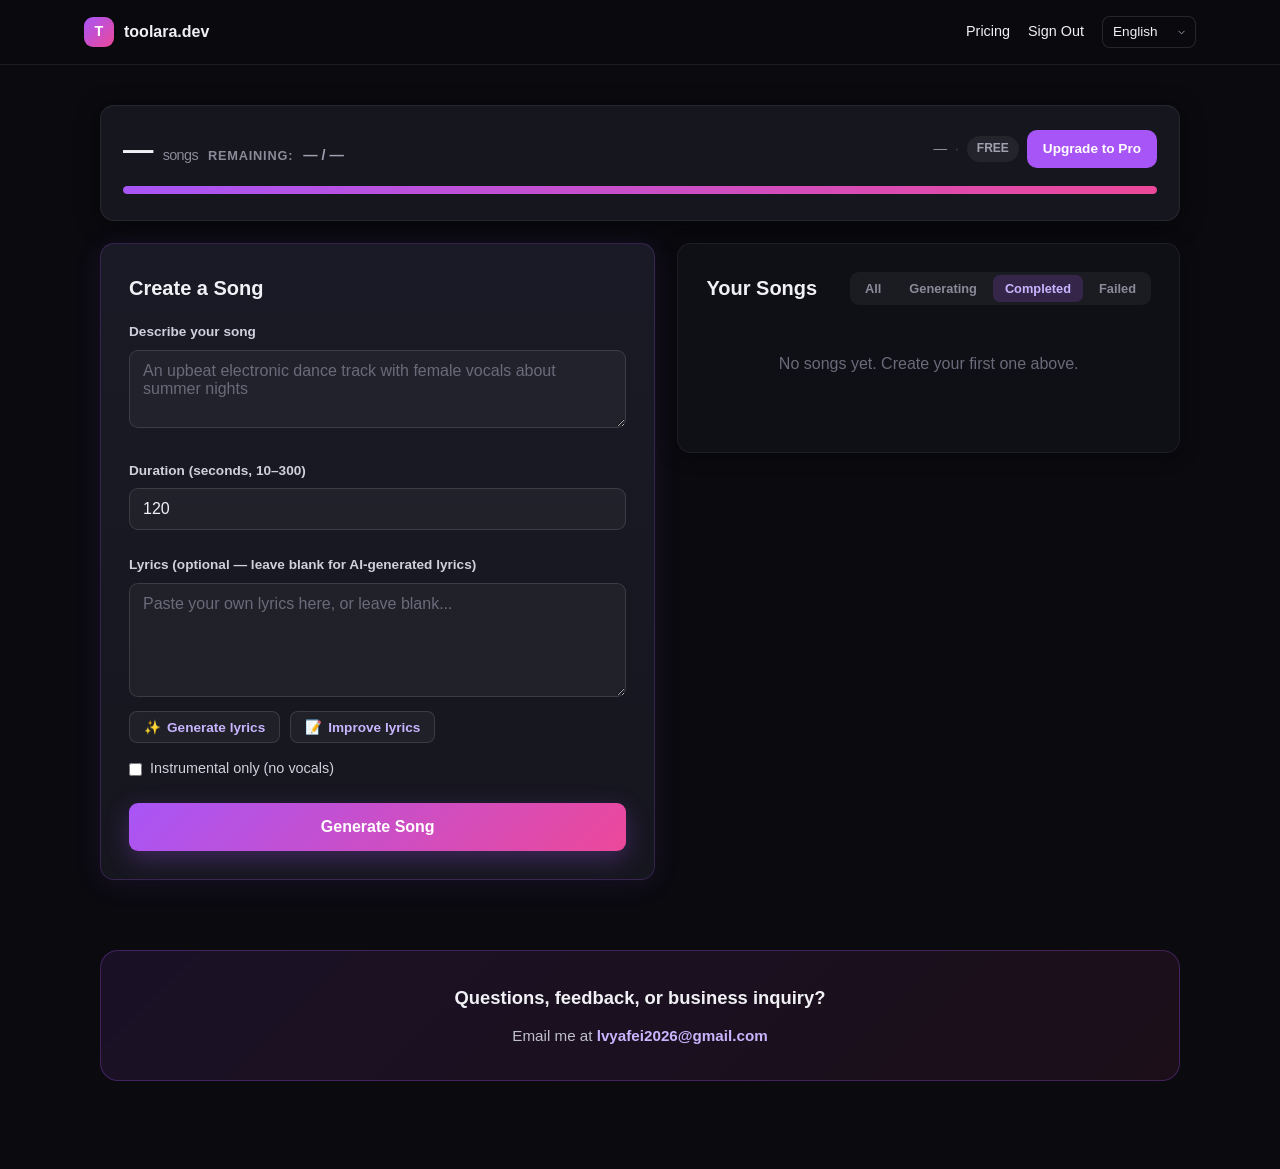
==== public/dashboard.html @ da0f580e "add share" ====
<!DOCTYPE html>
<html lang="en">
<head>
<meta charset="UTF-8">
<meta name="viewport" content="width=device-width, initial-scale=1.0">
<link rel="manifest" href="manifest.json">
<meta name="theme-color" content="#a855f7">
<title data-i18n="dashTitle">Dashboard — AI Music Generator</title>
<link rel="stylesheet" href="css/style.css">
</head>
<body class="page-dark">
<header class="header header-dark">
  <div class="header-inner">
    <a href="/" class="logo"><span class="logo-mark">T</span> toolara.dev</a>
    <nav class="header-nav">
      <a href="pricing.html" data-i18n="navPricing">Pricing</a>
      <a href="#" onclick="doLogout(); return false;" data-i18n="navSignOut">Sign Out</a>
<select id="langSelect" class="lang-select" onchange="setLang(this.value)" aria-label="Language">
        <option value="en">English</option>
        <option value="zh">简体中文</option>
      </select>
    </nav>
  </div>
</header>

<main class="wrap no-hero">

  <!-- ========== 用量卡（紧凑版） ========== -->
  <div class="card usage-card-compact">
    <div class="usage-top">
      <div class="usage-left">
        <span class="usage-big"><span id="remainingCount">—</span> <span class="usage-big-unit" data-i18n="remainingUnit">songs</span></span>
        <span class="usage-sub" data-i18n="remainingLabel">Remaining:</span>
        <span id="usageFraction" class="usage-fraction">— / —</span>
      </div>
      <div class="usage-right">
        <span id="userEmailTop" class="user-email-top">—</span>
        <span class="usage-divider">·</span>
        <span id="proStatus" class="pro-status-inline" style="display:none;" data-i18n="proActive">✓ Pro subscription active</span>
        <span id="planBadge" class="plan-badge free" data-i18n="planFree">Free</span>
        <a href="pricing.html" class="btn-primary small" id="upgradeBtn" data-i18n="upgradeBtn">Upgrade to Pro</a>
      </div>
    </div>
    <div class="usage-bar-wrap">
      <div class="usage-bar" id="usageBar"></div>
    </div>
  </div>

  <!-- ========== 左右布局 ========== -->
  <div class="dash-grid">

    <!-- 左：创作 -->
    <div class="card create-card">
      <h2 data-i18n="createSong">Create a Song</h2>

      <label data-i18n="labelPrompt">Describe your song</label>
      <textarea id="prompt" rows="3" data-i18n-placeholder="promptPlaceholder" placeholder="An upbeat electronic dance track with female vocals about summer nights"></textarea>

      <label data-i18n="labelDuration">Duration (seconds, 10–300)</label>
      <input type="number" id="duration" min="10" max="300" step="10" value="120" inputmode="numeric">

      <label data-i18n="labelLyrics">Lyrics (optional — leave blank for AI-generated lyrics)</label>
      <textarea id="lyrics" rows="5" data-i18n-placeholder="lyricsPlaceholder" placeholder="Paste your own lyrics here, or leave blank..."></textarea>

      <div class="lyrics-tools" id="lyricsTools">
        <button type="button" class="lyrics-tool-btn" onclick="aiGenerateLyrics()">
          ✨ <span data-i18n="btnGenLyrics">Generate lyrics</span>
        </button>
        <button type="button" class="lyrics-tool-btn" onclick="aiOptimizeLyrics()">
          📝 <span data-i18n="btnOptLyrics">Improve lyrics</span>
        </button>
        <span class="lyrics-hint" id="lyricsHint"></span>
      </div>

      <label class="checkbox-label">
        <input type="checkbox" id="instrumental"> <span data-i18n="labelInstrumental">Instrumental only (no vocals)</span>
      </label>
      <button class="calc" id="generateBtn" onclick="generate()" data-i18n="btnGenerate">Generate Song</button>
      <div id="genError" class="error" style="display:none;"></div>
      <div id="genLoading" class="loading" style="display:none;">
        <div class="spinner"></div>
        <div data-i18n="generating">Generating your song... This takes 1-3 minutes.</div>
      </div>
    </div>

    <!-- 右：歌曲列表 -->
    <div class="card songs-card">
      <div class="songs-header">
        <h2 data-i18n="yourSongs">Your Songs</h2>
        <div class="tabs" id="taskTabs">
          <button class="tab" data-tab="all" onclick="switchTaskTab('all')" data-i18n="tabAll">All</button>
          <button class="tab" data-tab="generating" onclick="switchTaskTab('generating')" data-i18n="tabGenerating">Generating</button>
          <button class="tab active" data-tab="completed" onclick="switchTaskTab('completed')" data-i18n="tabCompleted">Completed</button>
          <button class="tab" data-tab="failed" onclick="switchTaskTab('failed')" data-i18n="tabFailed">Failed</button>
        </div>
      </div>
      <div id="taskList" class="task-list"></div>
      <p id="emptyTasks" class="empty-state" data-i18n="emptyTasks">No songs yet. Create your first one above.</p>
    </div>

  </div>


  <section class="support-block" id="supportBlock">
    <h3 data-i18n="supportTitle">Questions, feedback, or business inquiry?</h3>
    <p><span data-i18n="supportBody">Email me at</span> <a href="mailto:lvyafei2026@gmail.com">lvyafei2026@gmail.com</a></p>
  </section>
</main>

<script src="js/i18n.js"></script>
<script>
var API_BASE = '/music';
var currentTaskId = null;
var pollInterval = null;
var currentTab = 'completed';
var allTasks = [];

function t(key, fallback) {
  return (window.__i18n && window.__i18n.t && window.__i18n.t[key]) || fallback || key;
}

async function loadUser() {
  var res = await fetch(API_BASE + '/api/auth/me');
  if (!res.ok) { window.location.href = 'login.html'; return; }
  var data = await res.json();
  var u = data.user;

  var emailEl = document.getElementById('userEmailTop');
  if (emailEl) emailEl.textContent = u.email;

  var isPro = u.plan === 'pro';
  var badge = document.getElementById('planBadge');
  badge.textContent = isPro ? t('planPro', 'Pro') : t('planFree', 'Free');
  badge.className = 'plan-badge ' + (isPro ? 'pro' : 'free');

  var used = u.generations_used || 0;
  var limit = u.generations_limit || 3;
  var remaining = Math.max(0, limit - used);

  document.getElementById('remainingCount').textContent = remaining;
  document.getElementById('usageFraction').textContent = used + ' / ' + limit;

  var pct = limit > 0 ? (used / limit * 100) : 0;
  document.getElementById('usageBar').style.width = Math.min(pct, 100) + '%';

  var proStatus = document.getElementById('proStatus');
  if (proStatus) proStatus.style.display = isPro ? 'block' : 'none';
  if (isPro) document.getElementById('upgradeBtn').style.display = 'none';

  if (remaining <= 0) {
    var btn = document.getElementById('generateBtn');
    btn.disabled = true;
    btn.textContent = t('limitReached', 'Limit reached — Upgrade to Pro');
  }
}

async function generate() {
  var prompt = document.getElementById('prompt').value.trim();
  var lyrics = document.getElementById('lyrics').value.trim();
  var isInstrumental = document.getElementById('instrumental').checked;
  var duration = parseInt(document.getElementById('duration').value, 10) || 120;
  var errEl = document.getElementById('genError');
  var loadingEl = document.getElementById('genLoading');
  var btn = document.getElementById('generateBtn');

  errEl.style.display = 'none';
  if (prompt.length < 5) {
    errEl.textContent = t('errorDescribe', 'Please describe your song.');
    errEl.style.display = 'block';
    return;
  }

  btn.disabled = true;
  loadingEl.style.display = 'flex';

  try {
    var res = await fetch(API_BASE + '/api/generate', {
      method: 'POST',
      headers: { 'Content-Type': 'application/json' },
      body: JSON.stringify({
        prompt: prompt,
        lyrics: lyrics,
        isInstrumental: isInstrumental,
        audioDuration: duration
      })
    });
    var data = await res.json();
    if (!res.ok) {
      errEl.textContent = data.error || t('errorGeneration', 'Generation failed.');
      errEl.style.display = 'block';
      btn.disabled = false;
      loadingEl.style.display = 'none';
      return;
    }
    currentTaskId = data.taskId;
    pollTask(data.taskId);
  } catch (err) {
    errEl.textContent = t('errorNetwork', 'Network error. Please try again.');
    errEl.style.display = 'block';
    btn.disabled = false;
    loadingEl.style.display = 'none';
  }
}

function pollTask(taskId) {
  if (pollInterval) clearInterval(pollInterval);
  pollInterval = setInterval(async function () {
    var res = await fetch(API_BASE + '/api/task/' + taskId);
    var data = await res.json();
    if (data.status === 'completed') {
      clearInterval(pollInterval);
      document.getElementById('genLoading').style.display = 'none';
      document.getElementById('generateBtn').disabled = false;
      loadTasks();
      loadUser();
    } else if (data.status === 'failed') {
      clearInterval(pollInterval);
      document.getElementById('genLoading').style.display = 'none';
      document.getElementById('genError').textContent = data.error || t('errorGeneration', 'Generation failed.');
      document.getElementById('genError').style.display = 'block';
      document.getElementById('generateBtn').disabled = false;
      loadTasks();
      loadUser();
    }
  }, 5000);
}

async function loadTasks() {
  var res = await fetch(API_BASE + '/api/tasks');
  var data = await res.json();
  allTasks = data.tasks || [];
  renderTasks();
}

function switchTaskTab(tab) {
  currentTab = tab;
  document.querySelectorAll('#taskTabs .tab').forEach(function (b) {
    b.classList.toggle('active', b.getAttribute('data-tab') === tab);
  });
  renderTasks();
}

function statusLabel(status) {
  if (status === 'completed') return t('statusCompleted', 'Completed');
  if (status === 'generating') return t('statusGenerating', 'Generating');
  if (status === 'pending') return t('statusPending', 'Pending');
  if (status === 'failed') return t('statusFailed', 'Failed');
  return status;
}

function renderTasks() {
  var list = document.getElementById('taskList');
  var empty = document.getElementById('emptyTasks');

  var filtered = allTasks;
  if (currentTab === 'completed') {
    filtered = allTasks.filter(function (t) { return t.status === 'completed'; });
  } else if (currentTab === 'generating') {
    filtered = allTasks.filter(function (t) { return t.status === 'generating' || t.status === 'pending'; });
  } else if (currentTab === 'failed') {
    filtered = allTasks.filter(function (t) { return t.status === 'failed'; });
  }

  if (!filtered.length) {
    empty.style.display = 'block';
    list.innerHTML = '';
    return;
  }
  empty.style.display = 'none';

  list.innerHTML = filtered.map(function (task) {
    var url = task.audioUrl ? (API_BASE + task.audioUrl) : '';
    var canReuse = task.status === 'completed' || task.status === 'failed';

    var detailLink = '<a href="javascript:void(0)" class="task-text-link" onclick="toggleTaskDetail(\'' + task.id + '\')" id="detail-toggle-' + task.id + '">' + t('taskDetails', 'Details') + '</a>';

    var reuseLink = canReuse
      ? '<a href="javascript:void(0)" class="task-text-link task-text-link-accent" onclick="reuseTask(\'' + task.id + '\')">' + t('taskReuse', 'Reuse') + '</a>'
      : '';

    // 分享链接（只有已完成才有）
    var shareLink = task.status === 'completed'
      ? '<a href="javascript:void(0)" class="task-text-link task-text-link-accent" onclick="copyShareLink(\'' + task.id + '\', this)">' + t('shareBtn', 'Share') + '</a>'
      : '';

    var lyricsVal = task.lyrics ? escapeHtml(task.lyrics) : '<span class="muted">' + t('detailNoLyrics', '(none)') + '</span>';
    var createdStr = task.createdAt ? new Date(task.createdAt).toLocaleString() : '—';
    var detail = '<div class="task-detail" id="detail-' + task.id + '" style="display:none;">' +
      '<div class="task-detail-row"><span>' + t('detailPrompt', 'Prompt') + ':</span><div>' + escapeHtml(task.prompt || '') + '</div></div>' +
      '<div class="task-detail-row"><span>' + t('detailLyrics', 'Lyrics') + ':</span><div class="task-detail-lyrics">' + lyricsVal + '</div></div>' +
      '<div class="task-detail-row"><span>' + t('detailDuration', 'Duration') + ':</span><div>' + (task.duration ? task.duration + 's' : '—') + '</div></div>' +
      '<div class="task-detail-row"><span>' + t('detailInstrumental', 'Instrumental') + ':</span><div>' + (task.isInstrumental ? t('detailYes', 'Yes') : t('detailNo', 'No')) + '</div></div>' +
      '<div class="task-detail-row"><span>' + t('detailCreated', 'Created') + ':</span><div>' + createdStr + '</div></div>' +
    '</div>';

    return '<div class="task-item" data-task-id="' + task.id + '">' +
      '<div class="task-info">' +
        '<div class="task-prompt">' + escapeHtml(task.prompt).slice(0, 100) + '</div>' +
        '<div class="task-status ' + task.status + '">' + statusLabel(task.status) + '</div>' +
      '</div>' +
      (url ? '<audio controls src="' + url + '"></audio>' : '') +
      '<div class="task-links">' + detailLink + reuseLink + shareLink + '</div>' +
      detail +
    '</div>';
  }).join('');
}

function statusLabelSafe(key, fallback) {
  return t(key, fallback);
}

function toggleTaskDetail(taskId) {
  var el = document.getElementById('detail-' + taskId);
  var link = document.getElementById('detail-toggle-' + taskId);
  if (!el || !link) return;
  var visible = el.style.display !== 'none';
  el.style.display = visible ? 'none' : 'block';
  link.textContent = visible ? t('taskDetails', 'Details') : t('taskHide', 'Hide');
}

function copyShareLink(taskId, el) {
  var url = window.location.origin + '/music/s/' + taskId;
  function done(ok) {
    if (!el) return;
    var original = el.textContent;
    el.textContent = ok ? t('shareCopied', 'Link copied!') : t('shareFailed', 'Copy failed');
    setTimeout(function () { el.textContent = original; }, 1800);
  }
  if (navigator.clipboard && navigator.clipboard.writeText) {
    navigator.clipboard.writeText(url).then(function () { done(true); }, function () { done(false); });
  } else {
    // 兜底
    var ta = document.createElement('textarea');
    ta.value = url;
    document.body.appendChild(ta);
    ta.select();
    try { document.execCommand('copy'); done(true); } catch (e) { done(false); }
    document.body.removeChild(ta);
  }
}

function reuseTask(taskId) {
  var task = allTasks.find(function (x) { return x.id === taskId; });
  if (!task) return;

  var promptEl = document.getElementById('prompt');
  var lyricsEl = document.getElementById('lyrics');
  var durationEl = document.getElementById('duration');
  var instEl = document.getElementById('instrumental');

  if (promptEl) promptEl.value = task.prompt || '';
  if (lyricsEl) lyricsEl.value = task.lyrics || '';
  if (durationEl) durationEl.value = task.duration || 120;
  if (instEl) instEl.checked = !!task.isInstrumental;

  if (promptEl) {
    promptEl.scrollIntoView({ behavior: 'smooth', block: 'center' });
    promptEl.focus();
  }
}

async function retryTask(taskId) {
  var task = allTasks.find(function (t) { return t.id === taskId; });
  if (!task) return;
  var promptEl = document.getElementById('prompt');
  if (promptEl && task.prompt) {
    promptEl.value = task.prompt;
    promptEl.scrollIntoView({ behavior: 'smooth', block: 'center' });
  }
}

function escapeHtml(s) {
  return String(s).replace(/[&<>"']/g, function (c) {
    return { '&': '&amp;', '<': '&lt;', '>': '&gt;', '"': '&quot;', "'": '&#39;' }[c];
  });
}

async function doLogout() {
  await fetch(API_BASE + '/api/auth/logout', { method: 'POST' });
  window.location.href = './';
}

// ---------- AI 歌词 ----------
function setLyricsHint(msg, isError) {
  var el = document.getElementById('lyricsHint');
  if (!el) return;
  el.textContent = msg || '';
  el.className = 'lyrics-hint' + (isError ? ' lyrics-hint-error' : '');
}

function currentLang() {
  return (window.__i18n && window.__i18n.lang) === 'zh' ? 'zh' : 'en';
}

async function aiGenerateLyrics() {
  var promptEl = document.getElementById('prompt');
  var topic = promptEl ? promptEl.value.trim() : '';

  if (!topic || topic.length < 5) {
    promptEl.classList.add('input-error');
    setLyricsHint(t('lyricsPromptEmpty', 'Please describe your song first.'), true);
    promptEl.focus();
    setTimeout(function () { promptEl.classList.remove('input-error'); }, 2000);
    return;
  }

  var btn = event && event.target;
  if (btn) btn.disabled = true;
  setLyricsHint(t('lyricsGenerating', 'Generating...'));

  try {
    var res = await fetch(API_BASE + '/api/lyrics', {
      method: 'POST',
      headers: { 'Content-Type': 'application/json' },
      body: JSON.stringify({ mode: 'generate', topic: topic, language: currentLang() })
    });
    var data = await res.json();
    if (!res.ok) {
      setLyricsHint(data.error || t('lyricsFailed', 'Failed. Please try again.'), true);
      return;
    }
    document.getElementById('lyrics').value = data.lyrics;
    setLyricsHint(t('lyricsDone', 'Done. Feel free to edit.'));
  } catch (e) {
    setLyricsHint(t('errorNetwork', 'Network error.'), true);
  } finally {
    if (btn) btn.disabled = false;
  }
}

async function aiOptimizeLyrics() {
  var current = document.getElementById('lyrics').value.trim();
  if (!current) {
    setLyricsHint(t('lyricsEmpty', 'Please write some lyrics first.'), true);
    return;
  }
  var btn = event && event.target;
  if (btn) btn.disabled = true;
  setLyricsHint(t('lyricsOptimizing', 'Improving...'));

  try {
    var res = await fetch(API_BASE + '/api/lyrics', {
      method: 'POST',
      headers: { 'Content-Type': 'application/json' },
      body: JSON.stringify({ mode: 'optimize', lyrics: current, language: currentLang() })
    });
    var data = await res.json();
    if (!res.ok) {
      setLyricsHint(data.error || t('lyricsFailed', 'Failed. Please try again.'), true);
      return;
    }
    document.getElementById('lyrics').value = data.lyrics;
    setLyricsHint(t('lyricsDone', 'Done. Feel free to edit.'));
  } catch (e) {
    setLyricsHint(t('errorNetwork', 'Network error.'), true);
  } finally {
    if (btn) btn.disabled = false;
  }
}

document.addEventListener('i18n-ready', function () {
  var params = new URLSearchParams(window.location.search);
  var promptParam = params.get('prompt');
  if (promptParam) {
    var promptEl = document.getElementById('prompt');
    if (promptEl) promptEl.value = promptParam;
  }
  loadUser();
  loadTasks();
});

if (new URLSearchParams(window.location.search).get('success') === 'true') {
  setTimeout(function () {
    alert(t('paymentSuccess', 'Payment successful! Your Pro subscription is now active.'));
    window.history.replaceState({}, '', 'dashboard.html');
  }, 500);
}
</script>
<script>
if ('serviceWorker' in navigator) {
  window.addEventListener('load', function () {
    navigator.serviceWorker.register('sw.js').catch(function () {});
  });
}
</script>
</body>
</html>
---- public/css/style.css ----
:root {
  --bg: #f0f9f8; --card: #fff; --text: #0f1c2e; --muted: #64748b;
  --accent: #0f766e; --accent-dark: #115e59; --navy: #134e4a;
  --border: #d5e5e0; --radius: 14px;
  --shadow: 0 1px 3px rgba(15,28,46,0.05), 0 8px 24px rgba(15,118,110,0.08);
}
* { box-sizing: border-box; }
body { margin: 0; font-family: -apple-system, BlinkMacSystemFont, "Segoe UI", "PingFang SC", Roboto, sans-serif; background: var(--bg); color: var(--text); line-height: 1.65; }
.header { background: rgba(255,255,255,0.9); backdrop-filter: blur(12px); border-bottom: 1px solid var(--border); position: sticky; top: 0; z-index: 100; }
.header-inner { max-width: 1100px; margin: 0 auto; padding: 16px 24px; display: flex; align-items: center; justify-content: space-between; }
.logo { display: flex; align-items: center; gap: 10px; font-weight: 700; text-decoration: none; color: var(--text); }
.logo-mark { width: 30px; height: 30px; border-radius: 9px; background: linear-gradient(135deg, #1e3a8a, #3b82f6); display: flex; align-items: center; justify-content: center; color: #fff; font-weight: 800; font-size: 0.9rem; }
.header-nav { display: flex; gap: 24px; font-size: 0.9rem; }
.header-nav a { color: var(--muted); text-decoration: none; }
.header-nav a:hover { color: var(--accent); }
.hero { background: linear-gradient(135deg, #042f2e, #0f766e); color: #fff; padding: 80px 24px 120px; text-align: center; }
.hero-inner { max-width: 720px; margin: 0 auto; }
.hero-badge { display: inline-block; background: rgba(255,255,255,0.15); border: 1px solid rgba(255,255,255,0.3); padding: 5px 14px; border-radius: 999px; font-size: 0.8rem; font-weight: 600; margin-bottom: 18px; }
.hero h1 { font-size: 2.4rem; margin: 0 0 12px; font-weight: 800; }
.hero p { margin: 0 auto 32px; opacity: 0.9; max-width: 540px; }
.hero-cta { display: flex; gap: 12px; justify-content: center; flex-wrap: wrap; }
.btn-primary { display: inline-block; padding: 13px 28px; background: #fff; color: var(--accent-dark); border: none; border-radius: 10px; font-size: 1rem; font-weight: 600; cursor: pointer; text-decoration: none; font-family: inherit; }
.btn-primary:hover { background: #f0fdf4; }
.btn-primary.small { padding: 8px 16px; font-size: 0.85rem; background: var(--accent); color: #fff; }
.btn-secondary { display: inline-block; padding: 13px 28px; background: transparent; color: #fff; border: 1px solid rgba(255,255,255,0.4); border-radius: 10px; font-size: 1rem; font-weight: 600; cursor: pointer; text-decoration: none; font-family: inherit; }
.btn-secondary:hover { background: rgba(255,255,255,0.1); }
.wrap { max-width: 720px; margin: -56px auto 0; padding: 0 20px 64px; position: relative; z-index: 2; }
.wrap.narrow { max-width: 480px; }
.card { background: var(--card); border: 1px solid var(--border); border-radius: var(--radius); padding: 28px; margin-bottom: 22px; box-shadow: var(--shadow); }
label { display: block; font-weight: 600; font-size: 0.85rem; margin-bottom: 6px; margin-top: 14px; }
input, textarea, select { width: 100%; padding: 11px 13px; border: 1px solid #cbd5e1; border-radius: 9px; font-size: 1rem; margin-bottom: 10px; font-family: inherit; }
input:focus, textarea:focus { outline: none; border-color: var(--accent); box-shadow: 0 0 0 3px rgba(15,118,110,0.15); }
textarea { resize: vertical; }
button.calc { width: 100%; padding: 15px; background: var(--accent); color: #fff; border: none; border-radius: 9px; font-size: 1rem; font-weight: 600; cursor: pointer; font-family: inherit; margin-top: 10px; }
button.calc:hover:not(:disabled) { background: var(--accent-dark); }
button.calc:disabled { opacity: 0.5; cursor: not-allowed; }
.checkbox-label { display: flex; align-items: center; gap: 8px; font-weight: 500; font-size: 0.9rem; margin: 12px 0; cursor: pointer; }
.checkbox-label input { width: auto; margin: 0; }
.usage-card { padding: 20px; }
.usage-header { display: flex; align-items: center; justify-content: space-between; margin-bottom: 12px; }
.usage-header h2 { margin: 0; font-size: 1.1rem; }
.plan-badge { padding: 3px 10px; border-radius: 999px; font-size: 0.75rem; font-weight: 700; text-transform: uppercase; }
.plan-badge.free { background: #f1f5f9; color: #64748b; }
.plan-badge.pro { background: #dcfce7; color: #166534; }
.usage-bar-wrap { height: 8px; background: #e2e8f0; border-radius: 999px; overflow: hidden; margin-bottom: 8px; }
.usage-bar { height: 100%; background: var(--accent); border-radius: 999px; transition: width 0.3s; }
.usage-text { font-size: 0.85rem; color: var(--muted); margin: 0 0 14px; }
.steps { display: flex; flex-direction: column; gap: 16px; }
.step { display: flex; gap: 14px; align-items: flex-start; }
.step-num { width: 28px; height: 28px; border-radius: 50%; background: var(--accent); color: #fff; display: flex; align-items: center; justify-content: center; font-weight: 700; font-size: 0.85rem; flex-shrink: 0; }
.task-list { display: flex; flex-direction: column; gap: 14px; }
.task-item { padding: 14px; background: #f8fafc; border-radius: 10px; display: flex; align-items: center; gap: 14px; flex-wrap: wrap; }
.task-info { flex: 1; min-width: 200px; }
.task-prompt { font-weight: 600; font-size: 0.9rem; margin-bottom: 4px; }
.task-status { font-size: 0.75rem; font-weight: 600; text-transform: uppercase; color: var(--muted); }
.task-status.completed { color: #059669; }
.task-status.failed { color: #dc2626; }
.task-status.generating, .task-status.pending { color: #d97706; }
.task-item audio { width: 100%; max-width: 300px; }
.empty-state { text-align: center; color: var(--muted); padding: 32px 0; }
.error { margin-top: 14px; padding: 12px 14px; background: #fef2f2; border: 1px solid #fecaca; border-radius: 10px; color: #b91c1c; font-size: 0.9rem; }
.loading { display: flex; align-items: center; gap: 12px; padding: 16px; margin-top: 14px; font-size: 0.9rem; color: var(--accent); font-weight: 500; }
.spinner { width: 20px; height: 20px; border: 2.5px solid rgba(15,118,110,0.2); border-top-color: var(--accent); border-radius: 50%; animation: spin 0.8s linear infinite; }
@keyframes spin { to { transform: rotate(360deg); } }
.auth-tabs { display: flex; gap: 8px; margin-bottom: 20px; background: #f1f5f9; padding: 4px; border-radius: 10px; }
.auth-tab { flex: 1; padding: 10px; border: none; background: transparent; color: var(--muted); border-radius: 8px; font-size: 0.9rem; font-weight: 600; cursor: pointer; font-family: inherit; }
.auth-tab.active { background: #fff; color: var(--navy); box-shadow: 0 1px 3px rgba(0,0,0,0.08); }
.page-title { font-size: 1.8rem; margin: 0 0 28px; }
.pricing-grid { display: grid; grid-template-columns: 1fr 1fr; gap: 20px; }
.pricing-card { background: #fff; border: 1px solid var(--border); border-radius: var(--radius); padding: 28px; position: relative; }
.pricing-card.featured { border: 2px solid var(--accent); box-shadow: 0 8px 24px rgba(15,118,110,0.15); }
.popular-badge { position: absolute; top: -12px; left: 50%; transform: translateX(-50%); background: var(--accent); color: #fff; padding: 4px 14px; border-radius: 999px; font-size: 0.75rem; font-weight: 700; }
.pricing-card h2 { font-size: 1.2rem; margin: 0 0 8px; }
.price { font-size: 2.4rem; font-weight: 800; color: var(--navy); margin-bottom: 20px; }
.price span { font-size: 0.9rem; font-weight: 500; color: var(--muted); }
.features { list-style: none; padding: 0; margin: 0 0 24px; }
.features li { padding: 6px 0; font-size: 0.9rem; color: var(--text); }
.features li::before { content: "✓ "; color: var(--accent); font-weight: 700; }
.pricing-card .btn-secondary { color: var(--accent); border-color: var(--accent); }
.pricing-card .btn-primary { background: var(--accent); color: #fff; }
.footer { text-align: center; font-size: 0.8rem; color: var(--muted); padding: 24px 20px 48px; }
h2 { font-size: 1.25rem; margin: 0 0 12px; }
h3 { font-size: 1rem; margin: 22px 0 6px; }
p { margin: 0 0 14px; }
@media (max-width: 560px) { .wrap { padding: 0 14px 48px; } .card { padding: 20px; } .pricing-grid { grid-template-columns: 1fr; } .hero h1 { font-size: 1.7rem; } }
.wrap.no-hero {
  margin-top: 40px;
}
.user-card { padding: 16px 20px; font-size: 0.9rem; }
.user-card p { margin: 4px 0; color: var(--muted); }
.user-card strong { color: var(--text); }

/* ---------- 语言下拉框收紧 ---------- */
.header-nav {
  display: flex;
  align-items: center;
  flex-wrap: nowrap;
  gap: 22px;
  white-space: nowrap;
}
.header-nav a {
  white-space: nowrap;
  color: var(--muted);
  text-decoration: none;
}
.header-nav a:hover { color: var(--accent); }

.lang-select {
  appearance: none;
  -webkit-appearance: none;
  width: auto;
  min-width: 0;
  max-width: 130px;
  height: 32px;
  line-height: 1;
  background-color: transparent;
  background-image: url("data:image/svg+xml;charset=UTF-8,%3csvg xmlns='http://www.w3.org/2000/svg' viewBox='0 0 24 24' fill='none' stroke='%2364748b' stroke-width='2' stroke-linecap='round' stroke-linejoin='round'%3e%3cpolyline points='6 9 12 15 18 9'%3e%3c/polyline%3e%3c/svg%3e");
  background-repeat: no-repeat;
  background-position: right 8px center;
  background-size: 11px;
  border: 1px solid var(--border);
  color: var(--text);
  padding: 0 26px 0 10px;
  border-radius: 8px;
  font-size: 0.85rem;
  font-family: inherit;
  cursor: pointer;
  margin: 0;
  flex-shrink: 0;
  vertical-align: middle;
}
.lang-select:hover { border-color: var(--accent); }
.lang-select:focus { outline: none; border-color: var(--accent); }

@media (max-width: 640px) {
  .header-inner {
    flex-wrap: wrap;
    gap: 10px;
  }
  .header-nav {
    gap: 14px;
    font-size: 0.85rem;
  }
  .lang-select {
    font-size: 0.8rem;
    height: 28px;
    padding: 0 22px 0 8px;
    max-width: 110px;
  }
}


/* ============================================================
   Homepage — 独立音乐站视觉
   ============================================================ */

body.home { background: #f7faf9; }

/* ---------- 宽容器 ---------- */
.wrap-wide {
  max-width: 1100px;
  margin: -64px auto 0;
  padding: 0 24px 80px;
  position: relative;
  z-index: 2;
}
@media (max-width: 700px) {
  .wrap-wide { padding: 0 16px 56px; }
}

/* ---------- Hero（大版） ---------- */
.hero-lg {
  position: relative;
  overflow: hidden;
  padding: 110px 24px 150px;
  background:
    radial-gradient(circle at 15% 20%, rgba(45,212,191,0.25) 0%, transparent 45%),
    radial-gradient(circle at 85% 75%, rgba(59,130,246,0.18) 0%, transparent 50%),
    linear-gradient(135deg, #042f2e 0%, #0f766e 55%, #115e59 100%);
  color: #fff;
  text-align: center;
}
.hero-lg::before {
  content: "";
  position: absolute; inset: 0;
  background-image:
    radial-gradient(rgba(255,255,255,0.05) 1px, transparent 1px),
    radial-gradient(rgba(255,255,255,0.03) 1px, transparent 1px);
  background-size: 36px 36px, 52px 52px;
  background-position: 0 0, 18px 18px;
  pointer-events: none;
}
.hero-glow {
  position: absolute;
  border-radius: 50%;
  filter: blur(80px);
  opacity: 0.5;
  pointer-events: none;
}
.hero-glow-a {
  width: 340px; height: 340px;
  background: #2dd4bf;
  top: -80px; left: -60px;
}
.hero-glow-b {
  width: 420px; height: 420px;
  background: #3b82f6;
  bottom: -140px; right: -100px;
  opacity: 0.35;
}
.hero-lg .hero-inner {
  position: relative; z-index: 2;
  max-width: 780px; margin: 0 auto;
}
.hero-lg h1 {
  font-size: 3rem;
  margin: 0 0 18px;
  font-weight: 800;
  letter-spacing: -0.02em;
}
.hero-lg p {
  font-size: 1.15rem;
  opacity: 0.92;
  max-width: 600px;
  margin: 0 auto 36px;
}
.hero-lg .hero-cta { justify-content: center; }
@media (max-width: 700px) {
  .hero-lg { padding: 72px 20px 110px; }
  .hero-lg h1 { font-size: 2rem; }
  .hero-lg p { font-size: 1rem; }
}

/* ---------- 通用 section ---------- */
.section { margin: 72px 0; }
.section-title {
  font-size: 1.6rem;
  margin: 0 0 10px;
  font-weight: 700;
  letter-spacing: -0.01em;
}
.section-subtitle {
  color: var(--muted);
  margin: 0 0 32px;
  font-size: 1rem;
}

/* ---------- Demo 卡片 ---------- */
.demo-grid {
  display: grid;
  grid-template-columns: 1fr 1fr;
  gap: 22px;
}
.demo-card {
  background: #fff;
  border: 1px solid var(--border);
  border-radius: 16px;
  overflow: hidden;
  box-shadow: 0 4px 24px rgba(15,118,110,0.08);
  transition: transform 0.15s, box-shadow 0.15s;
}
.demo-card:hover {
  transform: translateY(-2px);
  box-shadow: 0 12px 32px rgba(15,118,110,0.14);
}
.demo-cover {
  height: 140px;
  display: flex;
  align-items: center;
  justify-content: center;
}
.demo-cover-a {
  background: linear-gradient(135deg, #134e4a, #2dd4bf);
}
.demo-cover-b {
  background: linear-gradient(135deg, #1e3a8a, #3b82f6);
}
.demo-emoji { font-size: 3rem; }
.demo-body { padding: 18px 20px 22px; }
.demo-tag {
  display: inline-block;
  font-size: 0.7rem;
  font-weight: 700;
  text-transform: uppercase;
  letter-spacing: 0.06em;
  color: var(--accent-dark);
  background: #d1fae5;
  padding: 3px 9px;
  border-radius: 999px;
  margin-bottom: 8px;
}
.demo-label {
  font-size: 1rem;
  font-weight: 600;
  margin-bottom: 14px;
}
.demo-body audio { width: 100%; }
@media (max-width: 700px) {
  .demo-grid { grid-template-columns: 1fr; }
}

/* ---------- Use cases ---------- */
.usecase-grid {
  display: grid;
  grid-template-columns: repeat(3, 1fr);
  gap: 20px;
}
.usecase-card {
  background: #fff;
  border: 1px solid var(--border);
  border-radius: 14px;
  padding: 26px 22px;
  box-shadow: 0 2px 12px rgba(15,118,110,0.05);
}
.usecase-icon {
  font-size: 1.8rem;
  margin-bottom: 12px;
}
.usecase-card h3 {
  margin: 0 0 8px;
  font-size: 1.05rem;
}
.usecase-card p {
  margin: 0;
  color: var(--muted);
  font-size: 0.92rem;
  line-height: 1.6;
}
@media (max-width: 700px) {
  .usecase-grid { grid-template-columns: 1fr; }
}

/* ---------- 底部 CTA ---------- */
.cta-band {
  background: linear-gradient(135deg, #042f2e, #0f766e);
  color: #fff;
  padding: 64px 24px;
  text-align: center;
}
.cta-band-inner { max-width: 640px; margin: 0 auto; }
.cta-band h2 {
  font-size: 1.8rem;
  margin: 0 0 12px;
  font-weight: 700;
}
.cta-band p {
  margin: 0 0 26px;
  opacity: 0.9;
}
@media (max-width: 700px) {
  .cta-band { padding: 48px 20px; }
  .cta-band h2 { font-size: 1.4rem; }
}


/* ============================================================
   Homepage Dark — 深色音乐播放器风格
   作用域：body.home-dark
   ============================================================ */

body.home-dark {
  background: #0a0a0f;
  color: #f0f0f5;
}
body.home-dark .header-dark {
  background: rgba(10,10,15,0.85);
  backdrop-filter: blur(14px);
  border-bottom: 1px solid rgba(255,255,255,0.06);
}
body.home-dark .header-dark .logo,
body.home-dark .header-dark .header-nav a {
  color: #f0f0f5;
}
body.home-dark .header-dark .header-nav a:hover { color: #a855f7; }
body.home-dark .header-dark .lang-select {
  color: #f0f0f5;
  border-color: rgba(255,255,255,0.12);
  background-color: transparent;
  background-image: url("data:image/svg+xml;charset=UTF-8,%3csvg xmlns='http://www.w3.org/2000/svg' viewBox='0 0 24 24' fill='none' stroke='%23a0a0b0' stroke-width='2' stroke-linecap='round' stroke-linejoin='round'%3e%3cpolyline points='6 9 12 15 18 9'%3e%3c/polyline%3e%3c/svg%3e");
}
body.home-dark .header-dark .lang-select option { color: #0a0a0f; background: #fff; }
body.home-dark .header-dark .logo-mark {
  background: linear-gradient(135deg, #a855f7, #ec4899);
}

/* ---------- HERO ---------- */
.hero-dark {
  position: relative;
  overflow: hidden;
  padding: 100px 24px 120px;
  background: linear-gradient(180deg, #0a0a0f 0%, #12121a 100%);
}
.hero-dark-glow {
  position: absolute;
  border-radius: 50%;
  filter: blur(110px);
  opacity: 0.35;
  pointer-events: none;
}
.hero-dark-glow-a {
  width: 460px; height: 460px;
  background: #a855f7;
  top: -120px; left: -80px;
}
.hero-dark-glow-b {
  width: 520px; height: 520px;
  background: #ec4899;
  bottom: -180px; right: -120px;
  opacity: 0.28;
}
.hero-dark-inner {
  position: relative;
  z-index: 2;
  max-width: 1160px;
  margin: 0 auto;
  display: grid;
  grid-template-columns: 1.1fr 0.9fr;
  gap: 56px;
  align-items: center;
}
.hero-dark-left h1 {
  font-size: 3.4rem;
  margin: 0 0 18px;
  font-weight: 800;
  letter-spacing: -0.03em;
  line-height: 1.05;
  background: linear-gradient(135deg, #fff 0%, #c9b5ff 100%);
  -webkit-background-clip: text;
  background-clip: text;
  -webkit-text-fill-color: transparent;
}
.hero-dark-left p {
  font-size: 1.1rem;
  color: #a0a0b0;
  margin: 0 0 32px;
  max-width: 480px;
  line-height: 1.65;
}
.hero-badge-dark {
  display: inline-block;
  background: rgba(168,85,247,0.12);
  border: 1px solid rgba(168,85,247,0.35);
  color: #c9b5ff;
  padding: 5px 14px;
  border-radius: 999px;
  font-size: 0.8rem;
  font-weight: 600;
  letter-spacing: 0.04em;
  margin-bottom: 22px;
}

/* 输入框 + 按钮 */
.hero-input-row {
  display: flex;
  gap: 10px;
  max-width: 520px;
}
.hero-input-row input {
  flex: 1;
  padding: 15px 18px;
  border-radius: 12px;
  border: 1px solid rgba(255,255,255,0.12);
  background: rgba(255,255,255,0.04);
  color: #f0f0f5;
  font-size: 1rem;
  font-family: inherit;
  margin: 0;
  transition: border-color 0.15s, box-shadow 0.15s;
}
.hero-input-row input::placeholder { color: #6a6a7a; }
.hero-input-row input:focus {
  outline: none;
  border-color: #a855f7;
  box-shadow: 0 0 0 3px rgba(168,85,247,0.18);
}
.btn-accent {
  display: inline-block;
  padding: 15px 28px;
  background: linear-gradient(135deg, #a855f7, #ec4899);
  color: #fff;
  border: none;
  border-radius: 12px;
  font-size: 1rem;
  font-weight: 700;
  font-family: inherit;
  cursor: pointer;
  text-decoration: none;
  white-space: nowrap;
  transition: transform 0.12s, box-shadow 0.15s;
  box-shadow: 0 8px 24px rgba(168,85,247,0.28);
}
.btn-accent:hover {
  transform: translateY(-1px);
  box-shadow: 0 12px 32px rgba(168,85,247,0.4);
}
.btn-accent:active { transform: scale(0.98); }

/* 预览卡 */
.hero-dark-right { display: flex; justify-content: center; }
.preview-card {
  width: 100%;
  max-width: 380px;
  background: #16161f;
  border: 1px solid rgba(255,255,255,0.08);
  border-radius: 20px;
  padding: 22px;
  box-shadow: 0 24px 60px rgba(0,0,0,0.5);
}
.preview-label {
  font-size: 0.7rem;
  text-transform: uppercase;
  letter-spacing: 0.1em;
  color: #8a8a99;
  font-weight: 700;
  margin-bottom: 14px;
}
.preview-cover {
  height: 170px;
  border-radius: 14px;
  display: flex;
  align-items: center;
  justify-content: center;
  margin-bottom: 16px;
  transition: background 0.4s;
}
.preview-cover-pop { background: linear-gradient(135deg, #a855f7, #ec4899); }
.preview-cover-jazz { background: linear-gradient(135deg, #0f766e, #2dd4bf); }
.preview-cover-emoji { font-size: 3.4rem; }
.preview-tag {
  display: inline-block;
  font-size: 0.68rem;
  font-weight: 700;
  text-transform: uppercase;
  letter-spacing: 0.06em;
  color: #c9b5ff;
  background: rgba(168,85,247,0.15);
  padding: 3px 9px;
  border-radius: 999px;
  margin-bottom: 8px;
}
.preview-title {
  font-size: 1.05rem;
  font-weight: 600;
  margin-bottom: 14px;
}
.preview-card audio { width: 100%; }

/* ---------- 宽容器 ---------- */
.wrap-wide {
  max-width: 1160px;
  margin: 0 auto;
  padding: 0 24px 80px;
}
@media (max-width: 900px) {
  .hero-dark-inner { grid-template-columns: 1fr; gap: 40px; }
  .hero-dark { padding: 72px 20px 80px; }
  .hero-dark-left h1 { font-size: 2.2rem; }
  .hero-input-row { flex-direction: column; }
  .btn-accent { width: 100%; text-align: center; }
  .wrap-wide { padding: 0 16px 56px; }
}

/* ---------- section ---------- */
.section-dark { margin: 80px 0; }
.section-title-dark {
  font-size: 1.75rem;
  font-weight: 700;
  margin: 0 0 10px;
  letter-spacing: -0.02em;
}
.section-subtitle-dark {
  color: #8a8a99;
  margin: 0 0 32px;
  font-size: 1rem;
}

/* ---------- Feature cards ---------- */
.feature-grid {
  display: grid;
  grid-template-columns: repeat(3, 1fr);
  gap: 20px;
}
.feature-card {
  background: #16161f;
  border: 1px solid rgba(255,255,255,0.07);
  border-radius: 16px;
  padding: 26px 22px;
  transition: border-color 0.15s, transform 0.15s;
}
.feature-card:hover {
  border-color: rgba(168,85,247,0.4);
  transform: translateY(-2px);
}
.feature-icon { font-size: 1.9rem; margin-bottom: 14px; }
.feature-card h3 {
  margin: 0 0 8px;
  font-size: 1.05rem;
  font-weight: 700;
}
.feature-card p {
  margin: 0;
  color: #8a8a99;
  font-size: 0.92rem;
  line-height: 1.6;
}

/* ---------- Demo wall ---------- */
.demo-wall {
  display: grid;
  grid-template-columns: repeat(4, 1fr);
  gap: 18px;
}
.demo-wall-card {
  background: #16161f;
  border: 1px solid rgba(255,255,255,0.07);
  border-radius: 16px;
  overflow: hidden;
  transition: border-color 0.15s, transform 0.15s;
}
.demo-wall-card:hover {
  border-color: rgba(168,85,247,0.4);
  transform: translateY(-3px);
}
.demo-wall-cover {
  height: 130px;
  display: flex;
  align-items: center;
  justify-content: center;
  font-size: 2.6rem;
}
.demo-cover-jazz { background: linear-gradient(135deg, #0f766e, #2dd4bf); }
.demo-cover-pop  { background: linear-gradient(135deg, #a855f7, #ec4899); }
.demo-cover-lofi { background: linear-gradient(135deg, #1e3a8a, #3b82f6); }
.demo-cover-epic { background: linear-gradient(135deg, #7c2d12, #f59e0b); }
.demo-wall-placeholder .demo-wall-cover { opacity: 0.5; }
.demo-wall-body { padding: 14px 16px 18px; }
.demo-wall-tag {
  display: inline-block;
  font-size: 0.65rem;
  font-weight: 700;
  text-transform: uppercase;
  letter-spacing: 0.06em;
  color: #c9b5ff;
  background: rgba(168,85,247,0.15);
  padding: 3px 8px;
  border-radius: 999px;
  margin-bottom: 8px;
}
.demo-wall-tag-muted {
  color: #8a8a99;
  background: rgba(255,255,255,0.06);
}
.demo-wall-title {
  font-size: 0.95rem;
  font-weight: 600;
  margin-bottom: 12px;
}
.demo-wall-body audio { width: 100%; height: 34px; }
@media (max-width: 900px) {
  .demo-wall { grid-template-columns: repeat(2, 1fr); }
}
@media (max-width: 500px) {
  .demo-wall { grid-template-columns: 1fr; }
  .feature-grid { grid-template-columns: 1fr; }
}

/* ---------- Use cases ---------- */
.usecase-grid-dark {
  display: grid;
  grid-template-columns: repeat(3, 1fr);
  gap: 20px;
}
.usecase-card-dark {
  background: #16161f;
  border: 1px solid rgba(255,255,255,0.07);
  border-radius: 16px;
  padding: 26px 22px;
}
.usecase-icon-dark { font-size: 1.8rem; margin-bottom: 14px; }
.usecase-card-dark h3 {
  margin: 0 0 8px;
  font-size: 1.05rem;
  font-weight: 700;
}
.usecase-card-dark p {
  margin: 0;
  color: #8a8a99;
  font-size: 0.92rem;
  line-height: 1.6;
}
@media (max-width: 900px) {
  .usecase-grid-dark { grid-template-columns: 1fr; }
}

/* ---------- Steps ---------- */
.steps-dark {
  display: grid;
  grid-template-columns: repeat(3, 1fr);
  gap: 20px;
}
.step-dark {
  background: #16161f;
  border: 1px solid rgba(255,255,255,0.07);
  border-radius: 16px;
  padding: 24px 22px;
}
.step-dark-num {
  width: 34px; height: 34px;
  border-radius: 10px;
  background: linear-gradient(135deg, #a855f7, #ec4899);
  color: #fff;
  display: flex; align-items: center; justify-content: center;
  font-weight: 800;
  font-size: 0.95rem;
  margin-bottom: 14px;
}
.step-dark-text {
  font-size: 0.95rem;
  line-height: 1.6;
  color: #c0c0cc;
}
@media (max-width: 900px) {
  .steps-dark { grid-template-columns: 1fr; }
}

/* ---------- FAQ ---------- */
.faq-q-dark {
  font-size: 1.05rem;
  font-weight: 700;
  margin: 26px 0 6px;
}
.faq-a-dark {
  color: #8a8a99;
  line-height: 1.65;
  margin: 0;
  max-width: 720px;
}

/* ---------- Bottom CTA ---------- */
.cta-band-dark {
  background: linear-gradient(135deg, #a855f7 0%, #ec4899 100%);
  padding: 72px 24px;
  text-align: center;
  color: #fff;
}
.cta-band-dark-inner { max-width: 620px; margin: 0 auto; }
.cta-band-dark h2 {
  font-size: 1.9rem;
  margin: 0 0 12px;
  font-weight: 800;
  letter-spacing: -0.02em;
}
.cta-band-dark p {
  margin: 0 0 28px;
  opacity: 0.95;
  font-size: 1.05rem;
}
.cta-band-dark .btn-accent {
  background: #fff;
  color: #a855f7;
  box-shadow: 0 8px 24px rgba(0,0,0,0.2);
}
.cta-band-dark .btn-accent:hover {
  background: #f5f5fa;
  box-shadow: 0 12px 32px rgba(0,0,0,0.3);
}

/* ---------- Footer dark ---------- */
.footer-dark {
  background: #000;
  color: #6a6a7a;
  border-top: 1px solid rgba(255,255,255,0.06);
}


/* ============================================================
   首页 section 标题居中
   ============================================================ */
.section-title-center,
.section-subtitle-center {
  text-align: center;
}
.section-title-center { margin-left: auto; margin-right: auto; }
.section-subtitle-center {
  margin-left: auto;
  margin-right: auto;
  max-width: 560px;
}

/* ============================================================
   预览卡波形 + 手动切换
   ============================================================ */
.preview-card {
  position: relative;
  overflow: hidden;
}

/* 流动渐变背景（A+C 方案的 C 部分） */
.preview-card::before {
  content: "";
  position: absolute;
  inset: -40%;
  background:
    radial-gradient(circle at 30% 30%, rgba(168,85,247,0.35), transparent 55%),
    radial-gradient(circle at 70% 70%, rgba(236,72,153,0.30), transparent 55%);
  animation: previewFlow 14s ease-in-out infinite alternate;
  pointer-events: none;
  z-index: 0;
}
@keyframes previewFlow {
  0%   { transform: translate(0, 0) rotate(0deg); }
  100% { transform: translate(-6%, 4%) rotate(8deg); }
}
.preview-card > * { position: relative; z-index: 1; }

/* 波形 */
.preview-wave {
  display: flex;
  align-items: center;
  justify-content: center;
  gap: 2px;
  height: 28px;
  margin-bottom: 14px;
  opacity: 0.55;
  transition: opacity 0.2s;
}
.preview-wave.playing { opacity: 1; }
.preview-wave-bar {
  display: block;
  width: 2px;
  height: 6px;
  background: linear-gradient(180deg, #c9b5ff, #ec4899);
  border-radius: 2px;
  transform-origin: center;
  animation: waveIdle 1.4s ease-in-out infinite;
  animation-play-state: paused;
}
.preview-wave.playing .preview-wave-bar {
  animation-name: wavePlay;
  animation-play-state: running;
}
@keyframes waveIdle {
  0%, 100% { height: 4px; opacity: 0.4; }
  50%      { height: 6px; opacity: 0.6; }
}
@keyframes wavePlay {
  0%, 100% { height: 5px; }
  50%      { height: 22px; }
}

/* 手动切换 */
.preview-nav {
  display: flex;
  align-items: center;
  justify-content: center;
  gap: 16px;
  margin-top: 14px;
}
.preview-arrow {
  width: 30px;
  height: 30px;
  border-radius: 50%;
  border: 1px solid rgba(255,255,255,0.14);
  background: rgba(255,255,255,0.04);
  color: #c0c0cc;
  font-size: 1.1rem;
  line-height: 1;
  cursor: pointer;
  display: flex;
  align-items: center;
  justify-content: center;
  font-family: inherit;
  transition: border-color 0.15s, background 0.15s, color 0.15s;
}
.preview-arrow:hover {
  border-color: #a855f7;
  background: rgba(168,85,247,0.12);
  color: #fff;
}
.preview-dots {
  display: flex;
  gap: 8px;
}
.preview-dot {
  width: 7px;
  height: 7px;
  border-radius: 50%;
  background: rgba(255,255,255,0.2);
  cursor: pointer;
  transition: background 0.2s, transform 0.15s;
}
.preview-dot.active {
  background: #a855f7;
  transform: scale(1.25);
}


/* ============================================================
   AI 歌词工具
   ============================================================ */
.lyrics-tools {
  display: flex;
  flex-wrap: wrap;
  align-items: center;
  gap: 10px;
  margin: -4px 0 14px;
}
.lyrics-tool-btn {
  display: inline-flex;
  align-items: center;
  gap: 6px;
  padding: 7px 14px;
  border-radius: 8px;
  border: 1px solid var(--border);
  background: #fff;
  color: var(--accent-dark);
  font-size: 0.85rem;
  font-weight: 600;
  font-family: inherit;
  cursor: pointer;
  transition: border-color 0.15s, background 0.15s;
}
.lyrics-tool-btn:hover:not(:disabled) {
  border-color: var(--accent);
  background: #f0fdf4;
}
.lyrics-tool-btn:disabled {
  opacity: 0.5;
  cursor: not-allowed;
}
.lyrics-hint {
  font-size: 0.8rem;
  color: var(--muted);
}
.lyrics-hint-error {
  color: #dc2626;
}


/* ============================================================
   输入框错误状态（歌词生成前的校验）
   ============================================================ */
.input-error {
  border-color: #dc2626 !important;
  box-shadow: 0 0 0 3px rgba(220,38,38,0.15) !important;
  animation: inputShake 0.35s ease;
}
@keyframes inputShake {
  0%, 100% { transform: translateX(0); }
  25% { transform: translateX(-4px); }
  75% { transform: translateX(4px); }
}


/* ============================================================
   全站深色（page-dark 作用域）
   ============================================================ */
body.page-dark {
  background: #0a0a0f;
  color: #f0f0f5;
}
body.page-dark .header-dark {
  background: rgba(10,10,15,0.85);
  backdrop-filter: blur(14px);
  border-bottom: 1px solid rgba(255,255,255,0.06);
}
body.page-dark .header-dark .logo,
body.page-dark .header-dark .header-nav a { color: #f0f0f5; }
body.page-dark .header-dark .header-nav a:hover { color: #a855f7; }
body.page-dark .header-dark .lang-select {
  color: #f0f0f5;
  border-color: rgba(255,255,255,0.12);
  background-color: transparent;
  background-image: url("data:image/svg+xml;charset=UTF-8,%3csvg xmlns='http://www.w3.org/2000/svg' viewBox='0 0 24 24' fill='none' stroke='%23a0a0b0' stroke-width='2' stroke-linecap='round' stroke-linejoin='round'%3e%3cpolyline points='6 9 12 15 18 9'%3e%3c/polyline%3e%3c/svg%3e");
}
body.page-dark .header-dark .lang-select option { color: #0a0a0f; background: #fff; }
body.page-dark .header-dark .logo-mark {
  background: linear-gradient(135deg, #a855f7, #ec4899);
}

/* 卡片 */
body.page-dark .card,
body.page-dark .pricing-card,
body.page-dark .user-card,
body.page-dark .usage-card {
  background: #16161f;
  border-color: rgba(255,255,255,0.07);
  color: #f0f0f5;
  box-shadow: 0 4px 24px rgba(0,0,0,0.4);
}
body.page-dark .pricing-card.featured {
  border-color: #a855f7;
  box-shadow: 0 8px 32px rgba(168,85,247,0.25);
}

/* 标题、文本 */
body.page-dark h1,
body.page-dark h2,
body.page-dark h3,
body.page-dark .page-title { color: #f0f0f5; }
body.page-dark p,
body.page-dark .usage-text,
body.page-dark .user-card p { color: #a0a0b0; }
body.page-dark strong { color: #f0f0f5; }

/* 输入 */
body.page-dark label { color: #d0d0dc; }
body.page-dark input,
body.page-dark textarea,
body.page-dark select {
  background: rgba(255,255,255,0.04);
  border-color: rgba(255,255,255,0.12);
  color: #f0f0f5;
}
body.page-dark input::placeholder,
body.page-dark textarea::placeholder { color: #6a6a7a; }
body.page-dark input:focus,
body.page-dark textarea:focus,
body.page-dark select:focus {
  border-color: #a855f7;
  box-shadow: 0 0 0 3px rgba(168,85,247,0.18);
}

/* 按钮 */
body.page-dark button.calc {
  background: linear-gradient(135deg, #a855f7, #ec4899);
  color: #fff;
  box-shadow: 0 8px 24px rgba(168,85,247,0.28);
}
body.page-dark button.calc:hover:not(:disabled) {
  background: linear-gradient(135deg, #9333ea, #db2777);
}
body.page-dark .btn-primary {
  background: linear-gradient(135deg, #a855f7, #ec4899);
  color: #fff;
}
body.page-dark .btn-primary.small {
  background: #a855f7;
  color: #fff;
}
body.page-dark .btn-secondary {
  background: transparent;
  color: #f0f0f5;
  border-color: rgba(255,255,255,0.2);
}
body.page-dark .btn-secondary:hover {
  background: rgba(168,85,247,0.12);
  border-color: #a855f7;
}
body.page-dark .lyrics-tool-btn {
  background: rgba(255,255,255,0.04);
  border-color: rgba(255,255,255,0.12);
  color: #c9b5ff;
}
body.page-dark .lyrics-tool-btn:hover:not(:disabled) {
  border-color: #a855f7;
  background: rgba(168,85,247,0.12);
}

/* 任务列表 */
body.page-dark .task-item {
  background: rgba(255,255,255,0.03);
}
body.page-dark .task-prompt { color: #f0f0f5; }
body.page-dark .task-status { color: #8a8a99; }
body.page-dark .task-status.completed { color: #4ade80; }
body.page-dark .task-status.failed { color: #f87171; }
body.page-dark .task-status.generating,
body.page-dark .task-status.pending { color: #fbbf24; }

/* 用量条 */
body.page-dark .usage-bar-wrap { background: rgba(255,255,255,0.06); }
body.page-dark .usage-bar {
  background: linear-gradient(90deg, #a855f7, #ec4899);
}

/* 计划标签 */
body.page-dark .plan-badge.free {
  background: rgba(255,255,255,0.06);
  color: #a0a0b0;
}
body.page-dark .plan-badge.pro {
  background: rgba(168,85,247,0.18);
  color: #c9b5ff;
}

/* auth tabs */
body.page-dark .auth-tabs { background: rgba(255,255,255,0.04); }
body.page-dark .auth-tab { color: #8a8a99; }
body.page-dark .auth-tab.active {
  background: #16161f;
  color: #f0f0f5;
  box-shadow: 0 1px 3px rgba(0,0,0,0.4);
}

/* 错误提示 */
body.page-dark .error {
  background: rgba(220,38,38,0.1);
  border-color: rgba(220,38,38,0.3);
  color: #fca5a5;
}

/* FAQ / 特性卡片背景 */
body.page-dark .features li { color: #c0c0cc; }
body.page-dark .features li::before { color: #a855f7; }

/* 定价卡片内部 */
body.page-dark .price { color: #f0f0f5; }
body.page-dark .price span { color: #8a8a99; }
body.page-dark .popular-badge {
  background: linear-gradient(135deg, #a855f7, #ec4899);
}

/* footer 深色 */
body.page-dark .footer {
  background: #000;
  color: #6a6a7a;
  border-top: 1px solid rgba(255,255,255,0.06);
}
body.page-dark .footer a {
  color: #c9b5ff;
  text-decoration: none;
}
body.page-dark .footer a:hover { color: #a855f7; text-decoration: underline; }
.footer-contact {
  margin-top: 10px !important;
  font-size: 0.8rem;
}

/* 联系客服区块 */
.support-block {
  margin: 48px 0 24px;
  padding: 28px 24px;
  border-radius: 16px;
  text-align: center;
  background: rgba(168,85,247,0.06);
  border: 1px solid rgba(168,85,247,0.2);
}
.support-block h3 {
  margin: 0 0 8px;
  font-size: 1.05rem;
  font-weight: 700;
}
.support-block p {
  margin: 0;
  font-size: 0.92rem;
}
.support-block a {
  color: #a855f7;
  font-weight: 600;
  text-decoration: none;
  word-break: break-all;
}
.support-block a:hover { text-decoration: underline; }


/* ============================================================
   Dashboard 重排：紧凑用量卡 + 左右布局 + tab
   ============================================================ */

/* 用量卡紧凑版 */
.usage-card-compact {
  padding: 18px 22px;
  margin-bottom: 22px;
}
.usage-row {
  display: flex;
  align-items: center;
  justify-content: space-between;
  gap: 16px;
  flex-wrap: wrap;
  margin-bottom: 12px;
}
.usage-left {
  display: flex;
  align-items: baseline;
  gap: 10px;
  flex-wrap: wrap;
}
.usage-big {
  font-size: 1.9rem;
  font-weight: 800;
  letter-spacing: -0.02em;
  color: #f0f0f5;
}
.usage-big-unit {
  font-size: 0.9rem;
  font-weight: 500;
  color: #8a8a99;
  margin-left: 2px;
}
.usage-sub {
  font-size: 0.8rem;
  color: #8a8a99;
  text-transform: uppercase;
  letter-spacing: 0.06em;
  font-weight: 600;
}
.usage-fraction {
  font-size: 0.9rem;
  color: #a0a0b0;
  font-weight: 600;
}
.usage-right {
  display: flex;
  align-items: center;
  gap: 12px;
}
.pro-status {
  margin: 8px 0 0;
  font-size: 0.8rem;
  color: #4ade80;
  font-weight: 600;
}

/* 左右布局 */
.dash-grid {
  display: grid;
  grid-template-columns: 1.05fr 0.95fr;
  gap: 22px;
  align-items: start;
}
@media (max-width: 1000px) {
  .dash-grid { grid-template-columns: 1fr; }
}

/* 创作卡 */
.create-card h2 { margin-bottom: 16px; }

/* 歌曲卡 */
.songs-card {
  display: flex;
  flex-direction: column;
  max-height: 720px;
}
.songs-header {
  display: flex;
  align-items: center;
  justify-content: space-between;
  gap: 12px;
  flex-wrap: wrap;
  margin-bottom: 14px;
}
.songs-header h2 { margin: 0; }
.tabs {
  display: flex;
  gap: 4px;
  background: rgba(255,255,255,0.05);
  padding: 3px;
  border-radius: 9px;
}
.tab {
  padding: 6px 12px;
  border-radius: 7px;
  border: none;
  background: transparent;
  color: #8a8a99;
  font-size: 0.8rem;
  font-weight: 600;
  font-family: inherit;
  cursor: pointer;
  transition: background 0.15s, color 0.15s;
}
.tab:hover { color: #c0c0cc; }
.tab.active {
  background: rgba(168,85,247,0.18);
  color: #c9b5ff;
}
.task-list {
  overflow-y: auto;
  flex: 1;
  padding-right: 4px;
}
.retry-btn {
  padding: 6px 12px;
  border-radius: 8px;
  border: 1px solid rgba(168,85,247,0.4);
  background: rgba(168,85,247,0.12);
  color: #c9b5ff;
  font-size: 0.8rem;
  font-weight: 600;
  font-family: inherit;
  cursor: pointer;
  transition: background 0.15s;
}
.retry-btn:hover { background: rgba(168,85,247,0.22); }

/* 底部小字 */
.dash-footer-line {
  text-align: center;
  margin: 32px 0 0;
  font-size: 0.82rem;
  color: #6a6a7a;
}
.dash-footer-line strong { color: #a0a0b0; }


/* ============================================================
   Dashboard 微调：用量卡顶部布局 + 页面加宽 + 下拉框重影修复
   ============================================================ */

/* 页面加宽（只作用于 dashboard / pricing，不影响首页） */
body.page-dark .wrap {
  max-width: 1120px;
}
body.page-dark .wrap.narrow {
  max-width: 480px;
}

/* 用量卡顶部：左余额 + 右用户/Pro/徽章 */
.usage-top {
  display: flex;
  align-items: center;
  justify-content: space-between;
  gap: 16px;
  flex-wrap: wrap;
  margin-bottom: 12px;
}
.usage-right {
  display: flex;
  align-items: center;
  gap: 8px;
  flex-wrap: wrap;
}
.user-email-top {
  font-size: 0.85rem;
  color: #a0a0b0;
  font-weight: 500;
}
.usage-divider {
  color: #4a4a5a;
  font-size: 0.85rem;
}
.pro-status-inline {
  font-size: 0.8rem;
  color: #4ade80;
  font-weight: 600;
}

/* ============================================================
   语言下拉框重影修复（深色 + 浅色通用）
   ============================================================ */
.lang-select {
  appearance: none !important;
  -webkit-appearance: none !important;
  -moz-appearance: none !important;
  background-repeat: no-repeat !important;
  background-position: right 8px center !important;
  background-size: 11px !important;
  padding-right: 26px !important;
  text-indent: 0;
}
.lang-select::-ms-expand { display: none; }
/* 深色主题下的箭头颜色 */
body.page-dark .lang-select,
body.home-dark .lang-select {
  background-image: url("data:image/svg+xml;charset=UTF-8,%3csvg xmlns='http://www.w3.org/2000/svg' viewBox='0 0 24 24' fill='none' stroke='%23a0a0b0' stroke-width='2' stroke-linecap='round' stroke-linejoin='round'%3e%3cpolyline points='6 9 12 15 18 9'%3e%3c/polyline%3e%3c/svg%3e") !important;
}
/* 浅色主题下的箭头颜色 */
body:not(.page-dark):not(.home-dark) .lang-select {
  background-image: url("data:image/svg+xml;charset=UTF-8,%3csvg xmlns='http://www.w3.org/2000/svg' viewBox='0 0 24 24' fill='none' stroke='%2364748b' stroke-width='2' stroke-linecap='round' stroke-linejoin='round'%3e%3cpolyline points='6 9 12 15 18 9'%3e%3c/polyline%3e%3c/svg%3e") !important;
}


/* ============================================================
   Dashboard：创作卡 vs 歌曲卡 视觉区分 + 联系区块强化
   ============================================================ */

/* 左侧创作卡：稍亮，紫色调边框，主操作感 */
body.page-dark .create-card {
  background: linear-gradient(180deg, #1a1a26 0%, #16161f 100%);
  border: 1px solid rgba(168,85,247,0.20);
  box-shadow: 0 4px 28px rgba(168,85,247,0.10);
}

/* 右侧歌曲卡：更暗，中性边框，结果展示感 */
body.page-dark .songs-card {
  background: #0f0f16;
  border: 1px solid rgba(255,255,255,0.06);
  box-shadow: 0 4px 20px rgba(0,0,0,0.3);
}

/* 歌曲卡里的空状态 */
body.page-dark .songs-card .empty-state {
  color: #6a6a7a;
}

/* 联系区块强化 */
body.page-dark .support-block {
  margin: 48px 0 24px;
  padding: 32px 24px;
  border-radius: 18px;
  text-align: center;
  background: linear-gradient(135deg, rgba(168,85,247,0.10), rgba(236,72,153,0.08));
  border: 1px solid rgba(168,85,247,0.28);
}
body.page-dark .support-block h3 {
  margin: 0 0 10px;
  font-size: 1.15rem;
  font-weight: 700;
  color: #f0f0f5;
}
body.page-dark .support-block p {
  margin: 0;
  font-size: 0.95rem;
  color: #c0c0cc;
}
body.page-dark .support-block a {
  color: #c9b5ff;
  font-weight: 700;
  text-decoration: none;
  word-break: break-all;
}
body.page-dark .support-block a:hover {
  color: #a855f7;
  text-decoration: underline;
}


/* ============================================================
   Task 详情 / 复用（弱化样式）
   ============================================================ */
.task-links {
  display: flex;
  gap: 14px;
  margin-top: 8px;
  font-size: 0.82rem;
}
.task-text-link {
  color: #8a8a99;
  text-decoration: none;
  cursor: pointer;
  transition: color 0.15s;
}
.task-text-link:hover { color: #c9b5ff; }
.task-text-link-accent {
  color: #a855f7;
}
.task-text-link-accent:hover { color: #ec4899; }

.task-detail {
  margin-top: 10px;
  padding-top: 10px;
  border-top: 1px solid rgba(255,255,255,0.06);
  font-size: 0.85rem;
  color: #a0a0b0;
}
.task-detail-row {
  display: flex;
  gap: 8px;
  margin-bottom: 6px;
  align-items: flex-start;
}
.task-detail-row > span {
  flex-shrink: 0;
  width: 76px;
  color: #6a6a7a;
  font-weight: 600;
}
.task-detail-row > div {
  flex: 1;
  word-break: break-word;
  white-space: pre-wrap;
}
.task-detail-lyrics {
  max-height: 140px;
  overflow-y: auto;
  padding-right: 4px;
}
.task-detail .muted { color: #6a6a7a; font-style: italic; }

/* task-item 布局微调 */
.task-item {
  flex-wrap: wrap;
}
.task-item .task-info { flex: 1 1 200px; }
.task-item .task-links { flex-basis: 100%; }


/* ============================================================
   Enterprise page
   ============================================================ */
.ent-hero {
  text-align: center;
  margin: 40px 0 48px;
}
.ent-hero h1 {
  font-size: 2.2rem;
  font-weight: 800;
  letter-spacing: -0.02em;
  margin: 0 0 14px;
  background: linear-gradient(135deg, #fff 0%, #c9b5ff 100%);
  -webkit-background-clip: text;
  background-clip: text;
  -webkit-text-fill-color: transparent;
}
.ent-hero p {
  color: #a0a0b0;
  font-size: 1.05rem;
  max-width: 640px;
  margin: 0 auto;
}
.ent-grid {
  display: grid;
  grid-template-columns: repeat(4, 1fr);
  gap: 18px;
  margin-bottom: 56px;
}
@media (max-width: 900px) {
  .ent-grid { grid-template-columns: repeat(2, 1fr); }
}
@media (max-width: 500px) {
  .ent-grid { grid-template-columns: 1fr; }
  .ent-hero h1 { font-size: 1.6rem; }
}
.ent-card {
  background: #16161f;
  border: 1px solid rgba(255,255,255,0.07);
  border-radius: 16px;
  padding: 24px 20px;
  transition: border-color 0.15s, transform 0.15s;
}
.ent-card:hover {
  border-color: rgba(168,85,247,0.4);
  transform: translateY(-2px);
}
.ent-icon {
  font-size: 1.8rem;
  margin-bottom: 12px;
}
.ent-card h3 {
  margin: 0 0 8px;
  font-size: 1rem;
  font-weight: 700;
  color: #f0f0f5;
}
.ent-card p {
  margin: 0;
  color: #8a8a99;
  font-size: 0.9rem;
  line-height: 1.6;
}
.ent-form-section {
  max-width: 560px;
  margin: 0 auto 48px;
}
.ent-form-section h2 {
  text-align: center;
  font-size: 1.4rem;
  margin: 0 0 24px;
}
.ent-form label {
  display: block;
  margin-top: 14px;
  margin-bottom: 6px;
  font-size: 0.85rem;
  color: #d0d0dc;
  font-weight: 600;
}
.ent-form input,
.ent-form textarea {
  width: 100%;
  padding: 11px 13px;
  border-radius: 9px;
  border: 1px solid rgba(255,255,255,0.12);
  background: rgba(255,255,255,0.04);
  color: #f0f0f5;
  font-family: inherit;
  font-size: 0.95rem;
  box-sizing: border-box;
}
.ent-form input:focus,
.ent-form textarea:focus {
  outline: none;
  border-color: #a855f7;
  box-shadow: 0 0 0 3px rgba(168,85,247,0.18);
}
.ent-form .calc {
  margin-top: 20px;
  width: 100%;
}
.ent-status {
  margin-top: 12px;
  text-align: center;
  font-size: 0.9rem;
  min-height: 1.2em;
}
.ent-status-ok { color: #4ade80; }


/* ============================================================
   Header 布局修复（所有深色页面通用）
   ============================================================ */
.header .header-inner {
  max-width: 1160px;
  margin: 0 auto;
  padding: 16px 24px;
  display: flex !important;
  align-items: center !important;
  justify-content: space-between !important;
  gap: 24px;
}
.header .header-inner .logo {
  flex-shrink: 0;
}
.header .header-inner .header-nav {
  display: flex;
  align-items: center;
  gap: 22px;
  margin-left: auto;
}
@media (max-width: 700px) {
  .header .header-inner {
    padding: 12px 16px;
    gap: 12px;
  }
  .header .header-inner .header-nav {
    gap: 14px;
    font-size: 0.85rem;
  }
}


.footer-enterprise {
  margin-top: 8px !important;
}
.footer-enterprise a {
  color: #c9b5ff;
  text-decoration: none;
  font-weight: 600;
}
.footer-enterprise a:hover {
  text-decoration: underline;
}


/* ============================================================
   Enterprise 页头部与正文间距 + 导航不拥挤
   ============================================================ */
.header.header-dark {
  background: rgba(10,10,15,0.92) !important;
  border-bottom: 1px solid rgba(255,255,255,0.08) !important;
}
.header .header-inner .header-nav {
  gap: 18px !important;
}
.header .header-inner .header-nav a {
  font-size: 0.9rem;
  color: #a0a0b0;
  text-decoration: none;
  transition: color 0.15s;
}
.header .header-inner .header-nav a:hover { color: #a855f7; }

/* 企业页首屏留白 */
.ent-hero {
  margin: 64px 0 56px !important;
}


/* ============================================================
   公开分享页
   ============================================================ */
.share-wrap {
  max-width: 640px;
  margin: 40px auto 60px;
  padding: 0 20px;
}
.share-loading {
  text-align: center;
  padding: 80px 0;
}
.share-loading .spinner {
  margin: 0 auto;
}
.share-error {
  text-align: center;
  padding: 60px 20px;
}
.share-error p {
  color: #a0a0b0;
  margin-bottom: 24px;
}
.share-card {
  background: #16161f;
  border: 1px solid rgba(255,255,255,0.08);
  border-radius: 20px;
  padding: 28px;
  box-shadow: 0 12px 48px rgba(0,0,0,0.4);
}
.share-cover {
  height: 180px;
  border-radius: 14px;
  background: linear-gradient(135deg, #a855f7, #ec4899);
  display: flex;
  align-items: center;
  justify-content: center;
  font-size: 3.4rem;
  margin-bottom: 20px;
}
.share-title {
  font-size: 1.5rem;
  font-weight: 800;
  margin: 0 0 6px;
  color: #f0f0f5;
  letter-spacing: -0.01em;
}
.share-subtitle {
  color: #a0a0b0;
  margin: 0 0 16px;
  font-size: 0.95rem;
}
.share-tags {
  display: flex;
  gap: 8px;
  flex-wrap: wrap;
  margin-bottom: 4px;
}
.share-tag {
  display: inline-block;
  font-size: 0.7rem;
  font-weight: 700;
  text-transform: uppercase;
  letter-spacing: 0.06em;
  color: #c9b5ff;
  background: rgba(168,85,247,0.15);
  padding: 3px 10px;
  border-radius: 999px;
}
.share-tag-muted {
  color: #8a8a99;
  background: rgba(255,255,255,0.06);
}
.share-section {
  margin-top: 22px;
  padding-top: 18px;
  border-top: 1px solid rgba(255,255,255,0.06);
}
.share-section h3 {
  margin: 0 0 8px;
  font-size: 0.8rem;
  font-weight: 700;
  text-transform: uppercase;
  letter-spacing: 0.08em;
  color: #8a8a99;
}
.share-section p {
  margin: 0;
  color: #d0d0dc;
  font-size: 0.95rem;
  line-height: 1.6;
}
.share-lyrics {
  margin: 0;
  font-family: inherit;
  font-size: 0.92rem;
  line-height: 1.7;
  color: #c0c0cc;
  white-space: pre-wrap;
  word-break: break-word;
  max-height: 320px;
  overflow-y: auto;
  padding-right: 6px;
}
.share-footer {
  margin-top: 28px;
  text-align: center;
}
@media (max-width: 600px) {
  .share-card { padding: 20px; }
  .share-cover { height: 140px; font-size: 2.6rem; }
  .share-title { font-size: 1.2rem; }
}
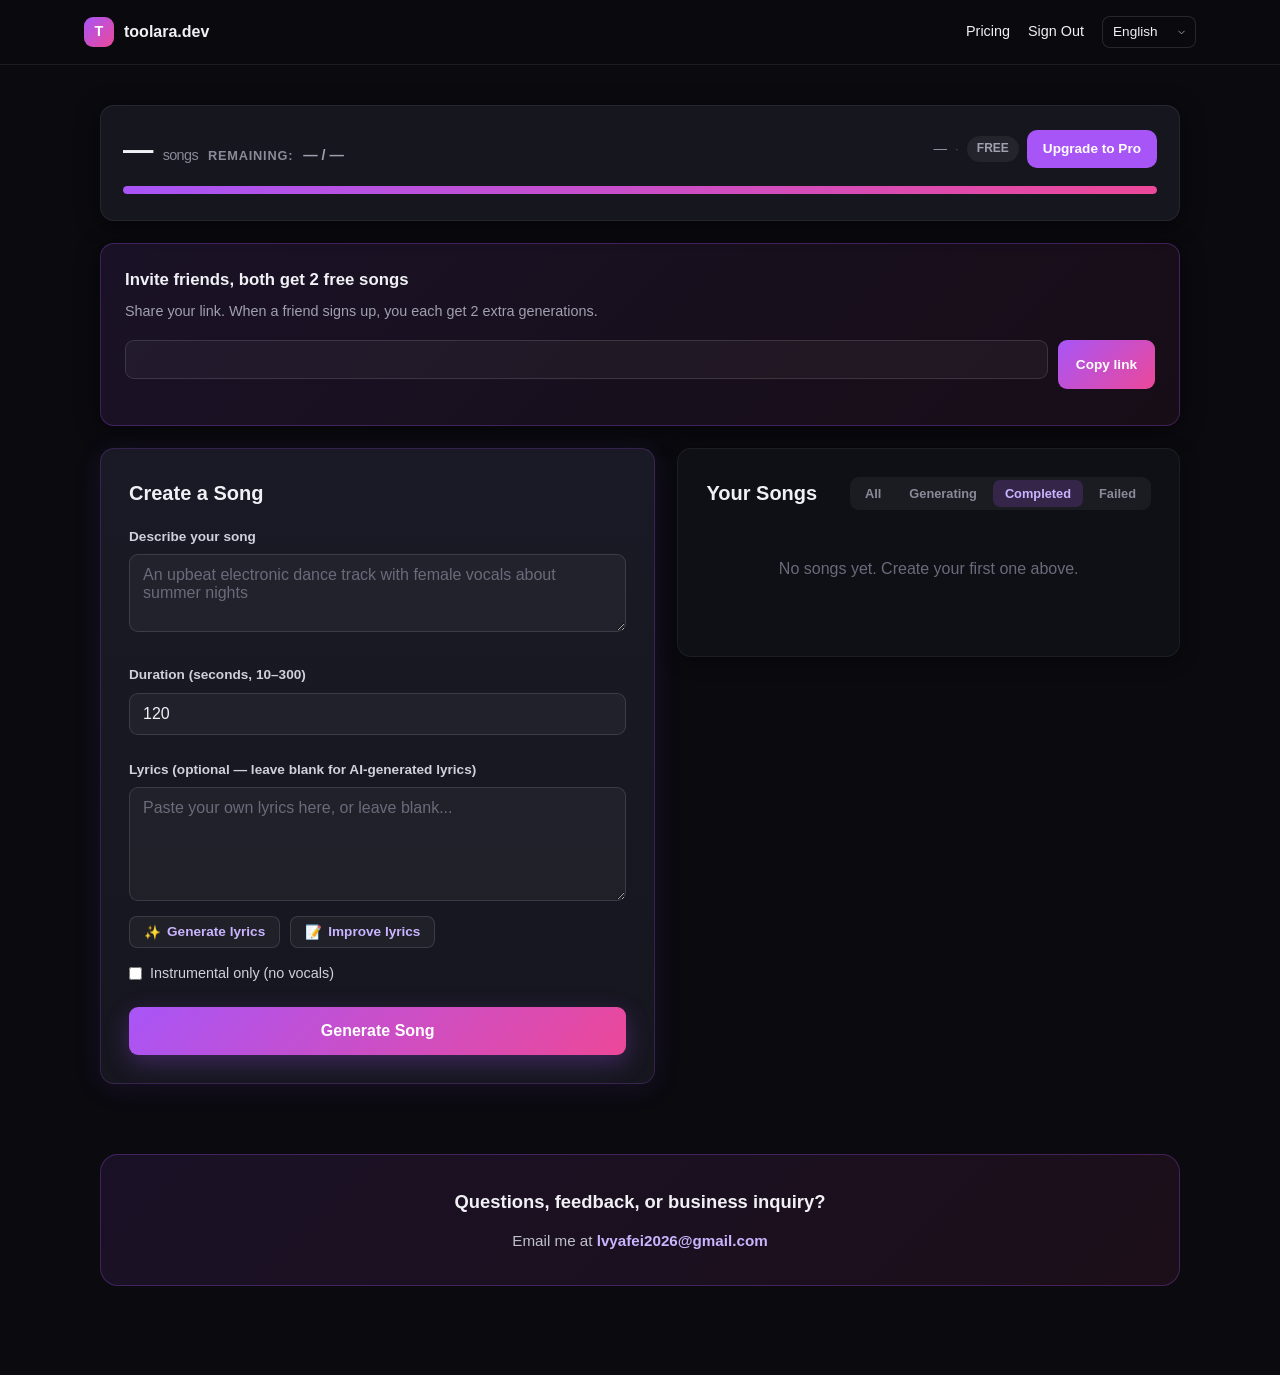
==== commit b27c7283: "增加好友邀请" ====
--- a/public/dashboard.html
+++ b/public/dashboard.html
@@ -46,6 +46,21 @@
     </div>
   </div>
 
+  <!-- ========== 邀请返利 ========== -->
+  <div class="card invite-card" id="inviteCard">
+    <div class="invite-header">
+      <div>
+        <h3 data-i18n="inviteTitle">Invite friends, both get 2 free songs</h3>
+        <p data-i18n="inviteSubtitle">Share your link. When a friend signs up, you each get 2 extra generations.</p>
+      </div>
+    </div>
+    <div class="invite-link-row">
+      <input type="text" id="inviteLink" readonly value="">
+      <button class="invite-copy-btn" onclick="copyInviteLink(this)" data-i18n="inviteCopy">Copy link</button>
+    </div>
+    <p class="invite-stats" id="inviteStats"></p>
+  </div>
+
   <!-- ========== 左右布局 ========== -->
   <div class="dash-grid">
 
@@ -147,10 +162,51 @@
   if (proStatus) proStatus.style.display = isPro ? 'block' : 'none';
   if (isPro) document.getElementById('upgradeBtn').style.display = 'none';
 
-  if (remaining <= 0) {
+  var bonus = u.bonus_generations || 0;
+  var totalLimit = (u.generations_limit || 0) + bonus;
+  var remainingWithBonus = Math.max(0, totalLimit - used);
+  document.getElementById('remainingCount').textContent = remainingWithBonus;
+  document.getElementById('usageFraction').textContent = used + ' / ' + totalLimit;
+
+  if (remainingWithBonus <= 0) {
     var btn = document.getElementById('generateBtn');
     btn.disabled = true;
     btn.textContent = t('limitReached', 'Limit reached — Upgrade to Pro');
+  }
+
+  // 邀请信息
+  var inviteCode = u.invite_code || '';
+  var inviteLink = window.location.origin + '/music/login.html?ref=' + encodeURIComponent(inviteCode);
+  var linkEl = document.getElementById('inviteLink');
+  if (linkEl) linkEl.value = inviteLink;
+
+  var statsEl = document.getElementById('inviteStats');
+  if (statsEl) {
+    var count = u.invite_count || 0;
+    if (count > 0) {
+      statsEl.textContent = t('inviteStats', '{count} friend(s) joined · {bonus} bonus songs earned')
+        .replace('{count}', count)
+        .replace('{bonus}', bonus);
+    } else {
+      statsEl.textContent = t('inviteNone', 'No friends yet — share your link!');
+    }
+  }
+}
+
+function copyInviteLink(el) {
+  var input = document.getElementById('inviteLink');
+  if (!input) return;
+  input.select();
+  input.setSelectionRange(0, 99999);
+  function done(ok) {
+    var orig = el.textContent;
+    el.textContent = ok ? t('inviteCopied', 'Copied!') : t('shareFailed', 'Copy failed');
+    setTimeout(function () { el.textContent = orig; }, 1800);
+  }
+  if (navigator.clipboard && navigator.clipboard.writeText) {
+    navigator.clipboard.writeText(input.value).then(function () { done(true); }, function () { done(false); });
+  } else {
+    try { document.execCommand('copy'); done(true); } catch (e) { done(false); }
   }
 }
 
@@ -298,11 +354,12 @@
         '<div class="task-prompt">' + escapeHtml(task.prompt).slice(0, 100) + '</div>' +
         '<div class="task-status ' + task.status + '">' + statusLabel(task.status) + '</div>' +
       '</div>' +
-      (url ? '<audio controls src="' + url + '"></audio>' : '') +
+      (url ? '<div class="task-audio-wrap"><audio controls src="' + url + '" data-task-audio="' + task.id + '"></audio><canvas class="task-waveform" data-task-wave="' + task.id + '" width="600" height="40"></canvas></div>' : '') +
       '<div class="task-links">' + detailLink + reuseLink + shareLink + '</div>' +
       detail +
     '</div>';
   }).join('');
+  bindWaveforms();
 }
 
 function statusLabelSafe(key, fallback) {
@@ -318,8 +375,100 @@
   link.textContent = visible ? t('taskDetails', 'Details') : t('taskHide', 'Hide');
 }
 
+// ==================== 音频波形图 ====================
+function initWaveform(audioEl, canvas) {
+  var ctx2d = canvas.getContext('2d');
+  var audioCtx = null;
+  var analyser = null;
+  var source = null;
+  var rafId = null;
+  var W = canvas.width;
+  var H = canvas.height;
+
+  function drawIdle() {
+    ctx2d.clearRect(0, 0, W, H);
+    ctx2d.strokeStyle = 'rgba(168,85,247,0.4)';
+    ctx2d.lineWidth = 1;
+    ctx2d.beginPath();
+    ctx2d.moveTo(0, H / 2);
+    ctx2d.lineTo(W, H / 2);
+    ctx2d.stroke();
+  }
+
+  function draw() {
+    if (!analyser) return;
+    var buf = new Uint8Array(analyser.frequencyBinCount);
+    analyser.getByteFrequencyData(buf);
+
+    ctx2d.clearRect(0, 0, W, H);
+    var bars = 80;
+    var step = Math.floor(buf.length / bars);
+    var barW = W / bars;
+
+    for (var i = 0; i < bars; i++) {
+      var v = 0;
+      for (var j = 0; j < step; j++) {
+        v = Math.max(v, buf[i * step + j]);
+      }
+      var h = (v / 255) * H;
+      if (h < 2) h = 2;
+      var x = i * barW;
+      var y = (H - h) / 2;
+      var grad = ctx2d.createLinearGradient(0, y, 0, y + h);
+      grad.addColorStop(0, '#c9b5ff');
+      grad.addColorStop(1, '#ec4899');
+      ctx2d.fillStyle = grad;
+      ctx2d.fillRect(x + 1, y, barW - 2, h);
+    }
+    rafId = requestAnimationFrame(draw);
+  }
+
+  function start() {
+    if (!audioCtx) {
+      try {
+        audioCtx = new (window.AudioContext || window.webkitAudioContext)();
+        analyser = audioCtx.createAnalyser();
+        analyser.fftSize = 512;
+        source = audioCtx.createMediaElementSource(audioEl);
+        source.connect(analyser);
+        analyser.connect(audioCtx.destination);
+      } catch (e) {
+        // 不支持就静默失败
+        return;
+      }
+    }
+    if (audioCtx.state === 'suspended') audioCtx.resume();
+    if (rafId) cancelAnimationFrame(rafId);
+    draw();
+  }
+
+  function stop() {
+    if (rafId) cancelAnimationFrame(rafId);
+    rafId = null;
+    drawIdle();
+  }
+
+  audioEl.addEventListener('play', start);
+  audioEl.addEventListener('pause', stop);
+  audioEl.addEventListener('ended', stop);
+
+  drawIdle();
+}
+
+function bindWaveforms() {
+  var audios = document.querySelectorAll('audio[data-task-audio]');
+  audios.forEach(function (a) {
+    if (a.dataset.waveBound === '1') return;
+    var taskId = a.getAttribute('data-task-audio');
+    var canvas = document.querySelector('canvas[data-task-wave="' + taskId + '"]');
+    if (!canvas) return;
+    initWaveform(a, canvas);
+    a.dataset.waveBound = '1';
+  });
+}
+
 function copyShareLink(taskId, el) {
-  var url = window.location.origin + '/music/s/' + taskId;
+  var url = window.location.origin + '/music/share/' + taskId;
   function done(ok) {
     if (!el) return;
     var original = el.textContent;
@@ -476,12 +625,13 @@
   }, 500);
 }
 </script>
+<!-- Service Worker 暂时禁用：等图标和 MIME 类型全部就位后再启用
 <script>
-if ('serviceWorker' in navigator) {
-  window.addEventListener('load', function () {
-    navigator.serviceWorker.register('sw.js').catch(function () {});
-  });
-}
+// if ('serviceWorker' in navigator) {
+//   window.addEventListener('load', function () {
+//     navigator.serviceWorker.register('/music/sw.js').catch(function () {});
+//   });
+// }
 </script>
 </body>
 </html>
--- a/public/css/style.css
+++ b/public/css/style.css
@@ -1771,3 +1771,87 @@
   .share-cover { height: 140px; font-size: 2.6rem; }
   .share-title { font-size: 1.2rem; }
 }
+
+
+/* ============================================================
+   任务音频波形图
+   ============================================================ */
+.task-audio-wrap {
+  display: flex;
+  flex-direction: column;
+  gap: 8px;
+  flex: 1 1 100%;
+  max-width: 100%;
+}
+.task-audio-wrap audio {
+  width: 100%;
+  max-width: 340px;
+}
+.task-waveform {
+  width: 100%;
+  max-width: 340px;
+  height: 40px;
+  border-radius: 8px;
+  background: rgba(255,255,255,0.02);
+  display: block;
+}
+@media (max-width: 700px) {
+  .task-audio-wrap audio,
+  .task-waveform {
+    max-width: 100%;
+  }
+}
+
+
+/* ============================================================
+   邀请返利卡片
+   ============================================================ */
+.invite-card {
+  background: linear-gradient(135deg, rgba(168,85,247,0.10), rgba(236,72,153,0.06)) !important;
+  border: 1px solid rgba(168,85,247,0.28) !important;
+  padding: 22px 24px;
+  margin-bottom: 22px;
+}
+.invite-header h3 {
+  margin: 0 0 6px;
+  font-size: 1.05rem;
+  font-weight: 700;
+}
+.invite-header p {
+  margin: 0 0 16px;
+  font-size: 0.9rem;
+  color: #a0a0b0;
+}
+.invite-link-row {
+  display: flex;
+  gap: 10px;
+}
+.invite-link-row input {
+  flex: 1;
+  padding: 11px 13px;
+  border-radius: 9px;
+  border: 1px solid rgba(255,255,255,0.12);
+  background: rgba(0,0,0,0.25);
+  color: #d0d0dc;
+  font-size: 0.85rem;
+  font-family: monospace;
+}
+.invite-copy-btn {
+  padding: 11px 18px;
+  border-radius: 9px;
+  border: none;
+  background: linear-gradient(135deg, #a855f7, #ec4899);
+  color: #fff;
+  font-weight: 700;
+  font-size: 0.85rem;
+  font-family: inherit;
+  cursor: pointer;
+  white-space: nowrap;
+  transition: transform 0.1s;
+}
+.invite-copy-btn:hover { transform: translateY(-1px); }
+.invite-stats {
+  margin: 14px 0 0;
+  font-size: 0.85rem;
+  color: #8a8a99;
+}
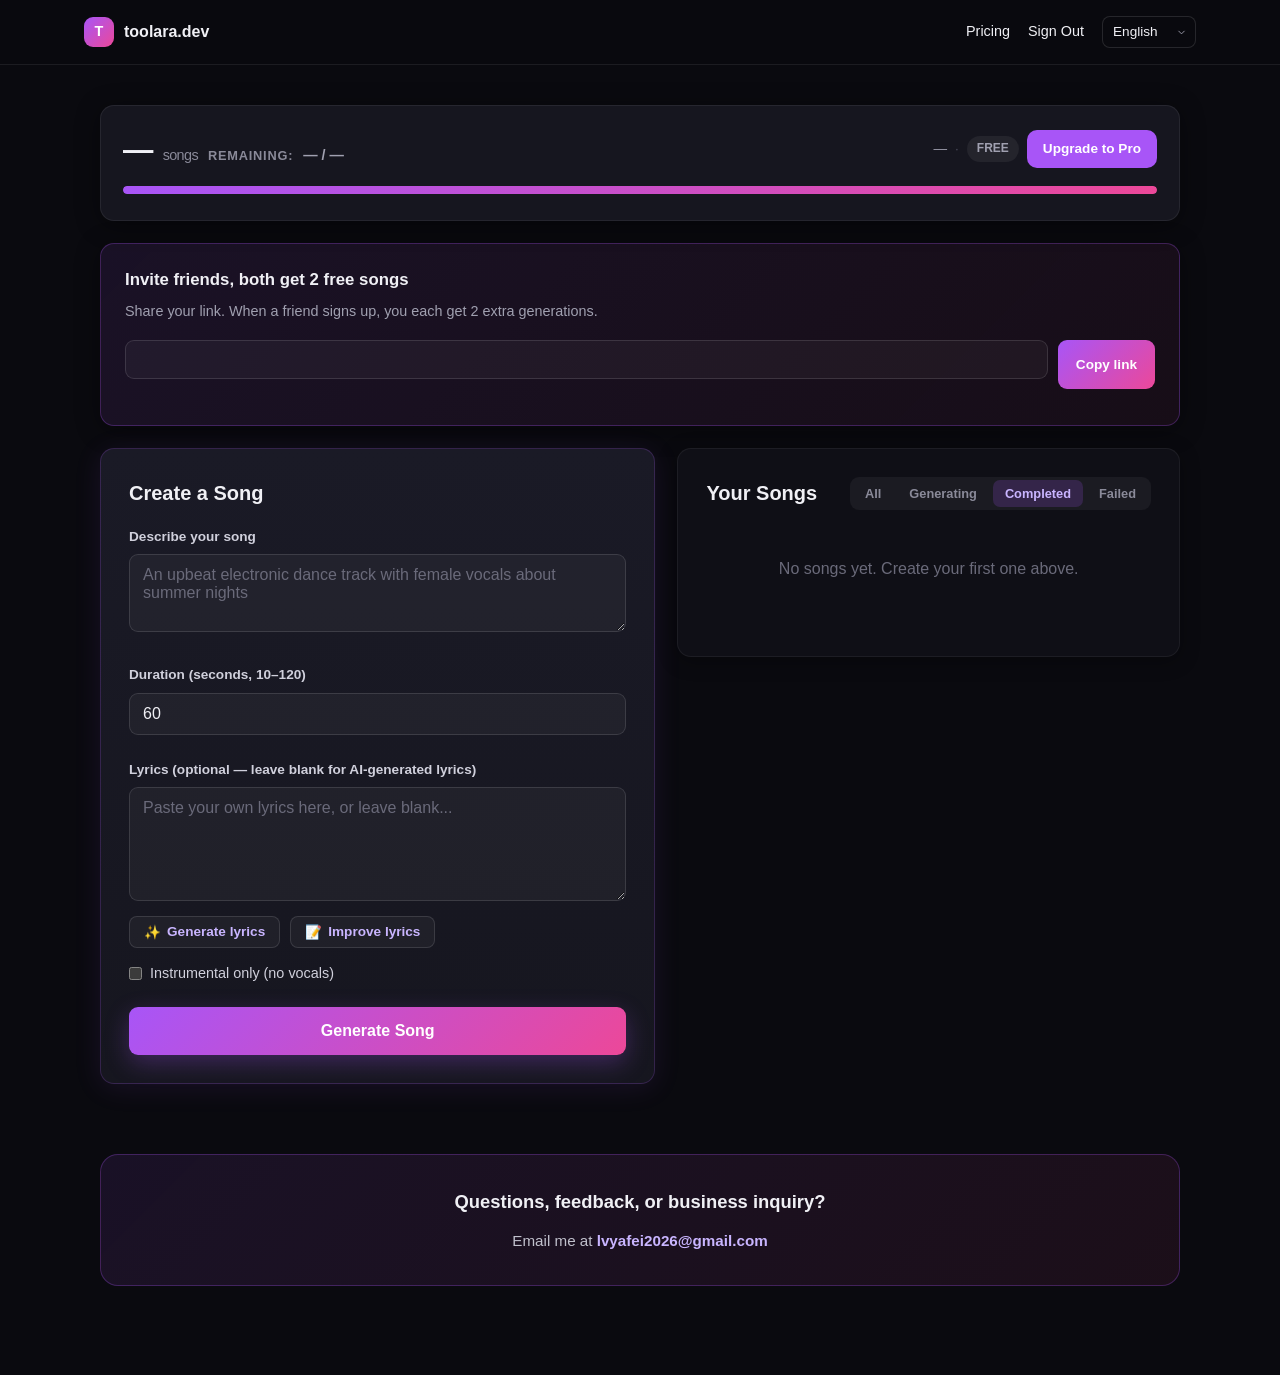
==== commit 1d436a2a: "add plan" ====
--- a/public/dashboard.html
+++ b/public/dashboard.html
@@ -71,8 +71,8 @@
       <label data-i18n="labelPrompt">Describe your song</label>
       <textarea id="prompt" rows="3" data-i18n-placeholder="promptPlaceholder" placeholder="An upbeat electronic dance track with female vocals about summer nights"></textarea>
 
-      <label data-i18n="labelDuration">Duration (seconds, 10–300)</label>
-      <input type="number" id="duration" min="10" max="300" step="10" value="120" inputmode="numeric">
+      <label data-i18n="labelDuration">Duration (seconds, 10–120)</label>
+      <input type="number" id="duration" min="10" max="60" step="10" value="60" inputmode="numeric">
 
       <label data-i18n="labelLyrics">Lyrics (optional — leave blank for AI-generated lyrics)</label>
       <textarea id="lyrics" rows="5" data-i18n-placeholder="lyricsPlaceholder" placeholder="Paste your own lyrics here, or leave blank..."></textarea>
@@ -143,10 +143,34 @@
   var emailEl = document.getElementById('userEmailTop');
   if (emailEl) emailEl.textContent = u.email;
 
-  var isPro = u.plan === 'pro';
+  var plan = u.plan || 'free';
+  var isPro = plan === 'pro';
+  var isLite = plan === 'lite';
+  var isPaid = isPro || isLite;
+
   var badge = document.getElementById('planBadge');
-  badge.textContent = isPro ? t('planPro', 'Pro') : t('planFree', 'Free');
-  badge.className = 'plan-badge ' + (isPro ? 'pro' : 'free');
+  if (isPro) {
+    badge.textContent = 'Pro';
+    badge.className = 'plan-badge pro';
+  } else if (isLite) {
+    badge.textContent = 'Lite';
+    badge.className = 'plan-badge lite';
+  } else {
+    badge.textContent = t('planFree', 'Free');
+    badge.className = 'plan-badge free';
+  }
+
+  // 时长输入框：免费 60 秒上限，付费 120 秒
+  var durInput = document.getElementById('duration');
+  if (durInput) {
+    if (isPaid) {
+      durInput.max = 120;
+      if (!durInput.dataset.touched) durInput.value = 120;
+    } else {
+      durInput.max = 60;
+      if (!durInput.dataset.touched) durInput.value = 60;
+    }
+  }
 
   var used = u.generations_used || 0;
   var limit = u.generations_limit || 3;
--- a/public/css/style.css
+++ b/public/css/style.css
@@ -1855,3 +1855,113 @@
   font-size: 0.85rem;
   color: #8a8a99;
 }
+/* 深色页面下让原生播放器/表单控件跟随深色主题 */
+body.page-dark,
+body.home-dark {
+  color-scheme: dark;
+}
+
+/* ============================================================
+   深色主题下的滚动条
+   ============================================================ */
+body.page-dark,
+body.home-dark {
+  color-scheme: dark;
+}
+
+/* Webkit 浏览器（Chrome / Edge / Safari） */
+body.page-dark ::-webkit-scrollbar,
+body.home-dark ::-webkit-scrollbar {
+  width: 10px;
+  height: 10px;
+}
+
+body.page-dark ::-webkit-scrollbar-track,
+body.home-dark ::-webkit-scrollbar-track {
+  background: rgba(255, 255, 255, 0.03);
+  border-radius: 8px;
+}
+
+body.page-dark ::-webkit-scrollbar-thumb,
+body.home-dark ::-webkit-scrollbar-thumb {
+  background: rgba(168, 85, 247, 0.35);
+  border-radius: 8px;
+  border: 2px solid transparent;
+  background-clip: padding-box;
+  transition: background 0.15s;
+}
+
+body.page-dark ::-webkit-scrollbar-thumb:hover,
+body.home-dark ::-webkit-scrollbar-thumb:hover {
+  background: rgba(168, 85, 247, 0.6);
+  background-clip: padding-box;
+}
+
+body.page-dark ::-webkit-scrollbar-corner,
+body.home-dark ::-webkit-scrollbar-corner {
+  background: transparent;
+}
+
+/* Firefox 专用 */
+body.page-dark,
+body.home-dark {
+  scrollbar-width: thin;
+  scrollbar-color: rgba(168, 85, 247, 0.4) rgba(255, 255, 255, 0.03);
+}
+
+/* 歌曲列表内滚动区域的滚动条更细一点 */
+body.page-dark .task-list::-webkit-scrollbar,
+body.page-dark .songs-card::-webkit-scrollbar {
+  width: 8px;
+}
+body.page-dark .task-list::-webkit-scrollbar-thumb,
+body.page-dark .songs-card::-webkit-scrollbar-thumb {
+  background: rgba(168, 85, 247, 0.3);
+  border-radius: 6px;
+}
+body.page-dark .task-list::-webkit-scrollbar-thumb:hover,
+body.page-dark .songs-card::-webkit-scrollbar-thumb:hover {
+  background: rgba(168, 85, 247, 0.55);
+}
+
+/* ============================================================
+   6 卡片定价布局（Free + Lite + Pro×4）
+   ============================================================ */
+.pricing-grid-6 {
+  display: grid;
+  grid-template-columns: repeat(6, 1fr);
+  gap: 14px;
+}
+@media (max-width: 1300px) {
+  .pricing-grid-6 { grid-template-columns: repeat(3, 1fr); }
+}
+@media (max-width: 800px) {
+  .pricing-grid-6 { grid-template-columns: repeat(2, 1fr); }
+}
+@media (max-width: 560px) {
+  .pricing-grid-6 { grid-template-columns: 1fr; }
+}
+.pricing-grid-6 .pricing-card {
+  padding: 20px 14px;
+}
+.pricing-grid-6 .price {
+  font-size: 1.6rem;
+}
+.pricing-grid-6 .price span {
+  font-size: 0.7rem;
+}
+.pricing-grid-6 .features li {
+  font-size: 0.78rem;
+  padding: 4px 0;
+}
+.pricing-grid-6 .btn-secondary,
+.pricing-grid-6 .btn-primary {
+  width: 100%;
+  text-align: center;
+  padding: 9px 12px;
+  font-size: 0.85rem;
+}
+.plan-badge.lite {
+  background: rgba(59,130,246,0.18);
+  color: #93c5fd;
+}
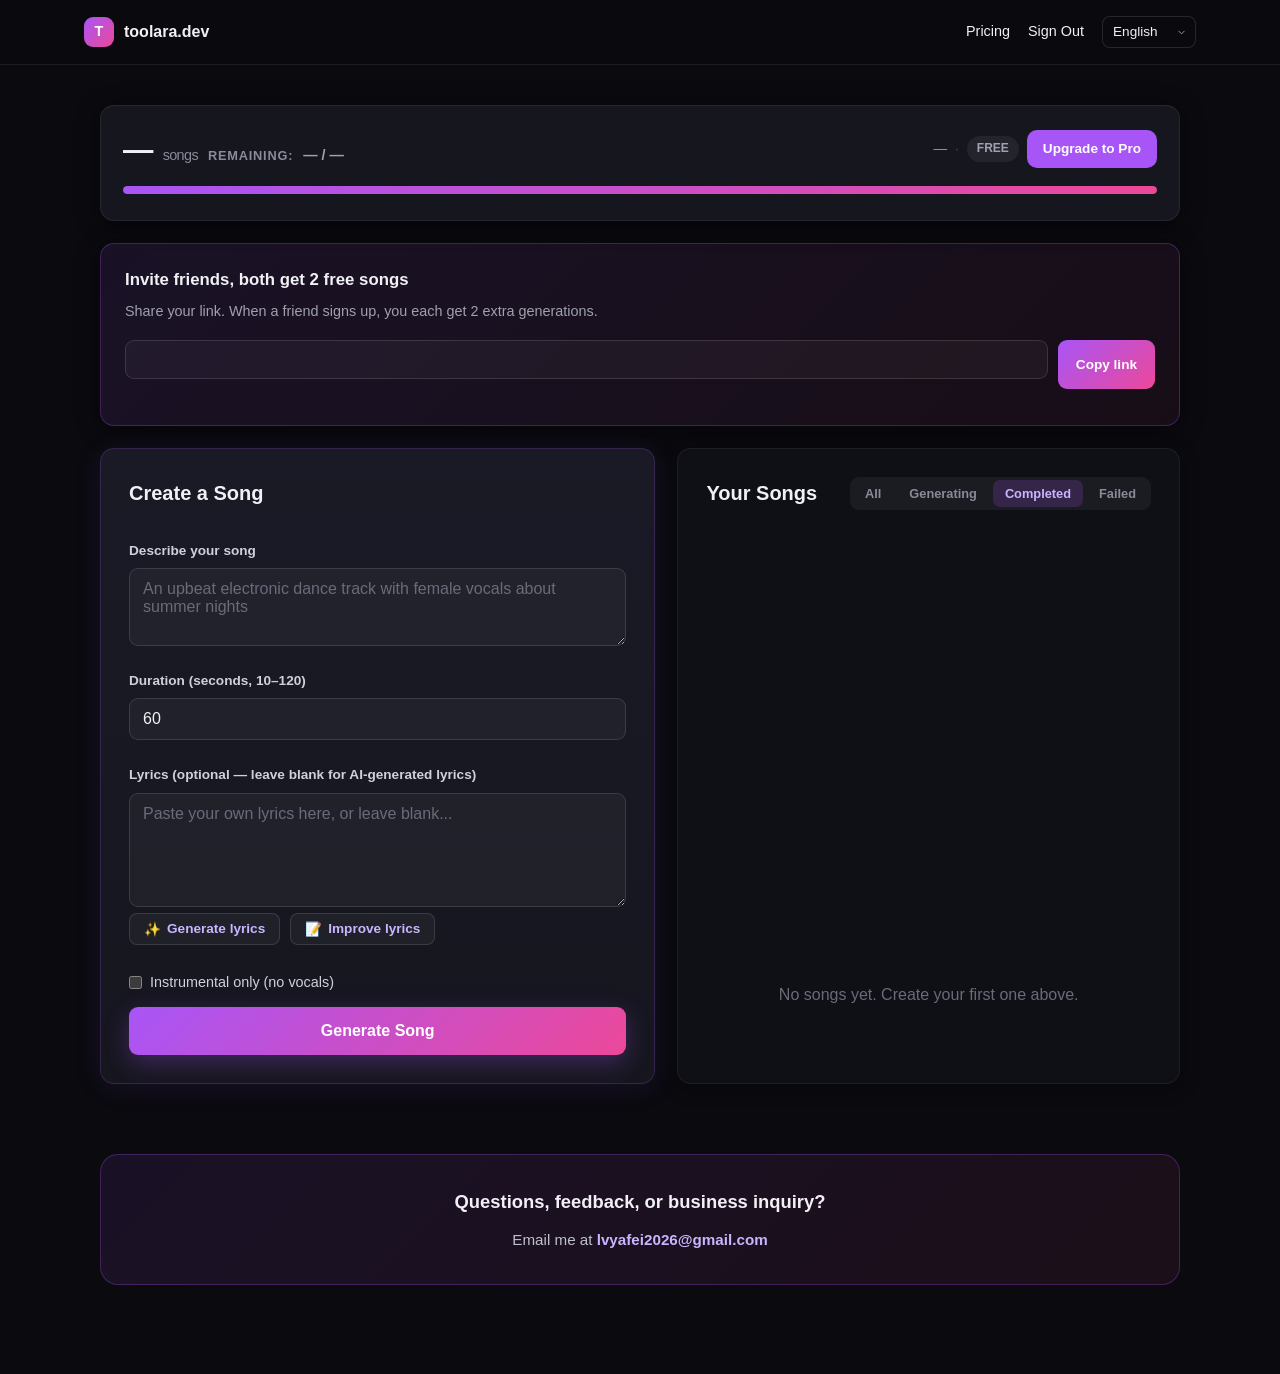
==== commit 238ea17f: "增加取消订阅按钮" ====
--- a/public/dashboard.html
+++ b/public/dashboard.html
@@ -37,6 +37,8 @@
         <span id="userEmailTop" class="user-email-top">—</span>
         <span class="usage-divider">·</span>
         <span id="proStatus" class="pro-status-inline" style="display:none;" data-i18n="proActive">✓ Pro subscription active</span>
+        <a href="#" id="manageSubscriptionLink" class="manage-sub-link" style="display:none;" onclick="openManageSubscription(); return false;" data-i18n="manageSubscription">Manage subscription</a>
+        <p id="cancelNote" class="cancel-note" style="display:none;"></p>
         <span id="planBadge" class="plan-badge free" data-i18n="planFree">Free</span>
         <a href="pricing.html" class="btn-primary small" id="upgradeBtn" data-i18n="upgradeBtn">Upgrade to Pro</a>
       </div>
@@ -184,6 +186,29 @@
 
   var proStatus = document.getElementById('proStatus');
   if (proStatus) proStatus.style.display = isPro ? 'block' : 'none';
+
+  // 管理订阅链接：只有付费用户（Pro 或 Lite）才显示
+  var manageLink = document.getElementById('manageSubscriptionLink');
+  if (manageLink) {
+    manageLink.style.display = (isPro || isLite) ? 'inline' : 'none';
+  }
+
+  // 取消订阅提示
+  var cancelNote = document.getElementById('cancelNote');
+  if (cancelNote) {
+    if ((isPro || isLite) && u.cancel_at_period_end && u.current_period_end) {
+      var endDate = new Date(u.current_period_end);
+      var endStr = endDate.toLocaleDateString(
+        currentLang() === 'zh' ? 'zh-CN' : 'en-US',
+        { year: 'numeric', month: 'long', day: 'numeric' }
+      );
+      cancelNote.textContent = t('cancelNote', 'Subscription canceled. Pro access ends on {date}.')
+        .replace('{date}', endStr);
+      cancelNote.style.display = 'block';
+    } else {
+      cancelNote.style.display = 'none';
+    }
+  }
   if (isPro) document.getElementById('upgradeBtn').style.display = 'none';
 
   var bonus = u.bonus_generations || 0;
@@ -553,6 +578,15 @@
   window.location.href = './';
 }
 
+function openManageSubscription() {
+  // 跳 PayPal 自动付款管理页（沙箱/正式环境不同）
+  var isSandbox = true; // 上线后改成 false；沙箱测试时改成 true
+  var url = isSandbox
+    ? 'https://www.sandbox.paypal.com/myaccount/autopay/'
+    : 'https://www.paypal.com/myaccount/autopay/';
+  window.open(url, '_blank');
+}
+
 // ---------- AI 歌词 ----------
 function setLyricsHint(msg, isError) {
   var el = document.getElementById('lyricsHint');
--- a/public/css/style.css
+++ b/public/css/style.css
@@ -48,7 +48,6 @@
 .steps { display: flex; flex-direction: column; gap: 16px; }
 .step { display: flex; gap: 14px; align-items: flex-start; }
 .step-num { width: 28px; height: 28px; border-radius: 50%; background: var(--accent); color: #fff; display: flex; align-items: center; justify-content: center; font-weight: 700; font-size: 0.85rem; flex-shrink: 0; }
-.task-list { display: flex; flex-direction: column; gap: 14px; }
 .task-item { padding: 14px; background: #f8fafc; border-radius: 10px; display: flex; align-items: center; gap: 14px; flex-wrap: wrap; }
 .task-info { flex: 1; min-width: 200px; }
 .task-prompt { font-weight: 600; font-size: 0.9rem; margin-bottom: 4px; }
@@ -1218,7 +1217,11 @@
   display: grid;
   grid-template-columns: 1.05fr 0.95fr;
   gap: 22px;
-  align-items: start;
+  align-items: stretch;
+}
+.dash-grid > .card {
+  display: flex;
+  flex-direction: column;
 }
 @media (max-width: 1000px) {
   .dash-grid { grid-template-columns: 1fr; }
@@ -1227,11 +1230,24 @@
 /* 创作卡 */
 .create-card h2 { margin-bottom: 16px; }
 
+.create-card {
+  display: flex;
+  flex-direction: column;
+}
+.create-card .calc {
+  margin-top: auto;
+}
+
 /* 歌曲卡 */
 .songs-card {
   display: flex;
   flex-direction: column;
   max-height: 720px;
+}
+.songs-card .task-list {
+  flex: 1;
+  overflow-y: auto;
+  padding-right: 4px;
 }
 .songs-header {
   display: flex;
@@ -1855,11 +1871,6 @@
   font-size: 0.85rem;
   color: #8a8a99;
 }
-/* 深色页面下让原生播放器/表单控件跟随深色主题 */
-body.page-dark,
-body.home-dark {
-  color-scheme: dark;
-}
 
 /* ============================================================
    深色主题下的滚动条
@@ -1925,43 +1936,101 @@
 }
 
 /* ============================================================
-   6 卡片定价布局（Free + Lite + Pro×4）
+   定价卡片布局：3 列 × 2 行
    ============================================================ */
 .pricing-grid-6 {
   display: grid;
-  grid-template-columns: repeat(6, 1fr);
-  gap: 14px;
-}
-@media (max-width: 1300px) {
-  .pricing-grid-6 { grid-template-columns: repeat(3, 1fr); }
-}
-@media (max-width: 800px) {
+  grid-template-columns: repeat(3, 1fr);
+  gap: 22px;
+  margin: 8px auto 0;
+  max-width: 1100px;
+}
+@media (max-width: 900px) {
   .pricing-grid-6 { grid-template-columns: repeat(2, 1fr); }
 }
-@media (max-width: 560px) {
+@media (max-width: 600px) {
   .pricing-grid-6 { grid-template-columns: 1fr; }
 }
+
+/* 卡片内布局 */
 .pricing-grid-6 .pricing-card {
-  padding: 20px 14px;
+  padding: 26px 22px;
+  display: flex;
+  flex-direction: column;
+  min-height: 340px;
+}
+.pricing-grid-6 .pricing-card h2 {
+  margin: 0 0 10px;
+  font-size: 1.15rem;
 }
 .pricing-grid-6 .price {
-  font-size: 1.6rem;
+  font-size: 2rem;
+  margin: 0 0 4px;
+  line-height: 1.1;
 }
 .pricing-grid-6 .price span {
-  font-size: 0.7rem;
+  font-size: 0.85rem;
+  font-weight: 500;
+  color: #8a8a99;
+}
+.pricing-grid-6 .price-note {
+  margin: 0 0 16px;
+  font-size: 0.82rem;
+  font-weight: 700;
+  color: #4ade80;
+  min-height: 1.2em;
+}
+.pricing-grid-6 .features {
+  margin: 0 0 20px;
+  padding: 0;
 }
 .pricing-grid-6 .features li {
-  font-size: 0.78rem;
-  padding: 4px 0;
-}
-.pricing-grid-6 .btn-secondary,
-.pricing-grid-6 .btn-primary {
+  font-size: 0.88rem;
+  padding: 5px 0;
+  line-height: 1.5;
+}
+.pricing-grid-6 .pricing-card .btn-secondary,
+.pricing-grid-6 .pricing-card .btn-primary {
+  margin-top: auto;
   width: 100%;
   text-align: center;
-  padding: 9px 12px;
+  padding: 11px 16px;
+  font-size: 0.92rem;
+}
+
+/* 加宽价格容器，防止 "/quarter" "/6 months" 换行 */
+.pricing-grid-6 .price {
+  white-space: nowrap;
+}
+.pricing-grid-6 .price span {
+  white-space: nowrap;
+}
+
+/* ============================================================
+   取消订阅提示
+   ============================================================ */
+.cancel-note {
+  margin: 10px 0 0;
+  padding: 10px 14px;
   font-size: 0.85rem;
-}
-.plan-badge.lite {
-  background: rgba(59,130,246,0.18);
-  color: #93c5fd;
+  color: #fbbf24;
+  background: rgba(251,191,36,0.08);
+  border: 1px solid rgba(251,191,36,0.25);
+  border-radius: 8px;
+  font-weight: 500;
+}
+/* ============================================================
+   管理订阅链接
+   ============================================================ */
+.manage-sub-link {
+  font-size: 0.8rem;
+  color: #c9b5ff;
+  text-decoration: none;
+  font-weight: 600;
+  margin-left: 10px;
+  transition: color 0.15s;
+}
+.manage-sub-link:hover {
+  color: #a855f7;
+  text-decoration: underline;
 }
